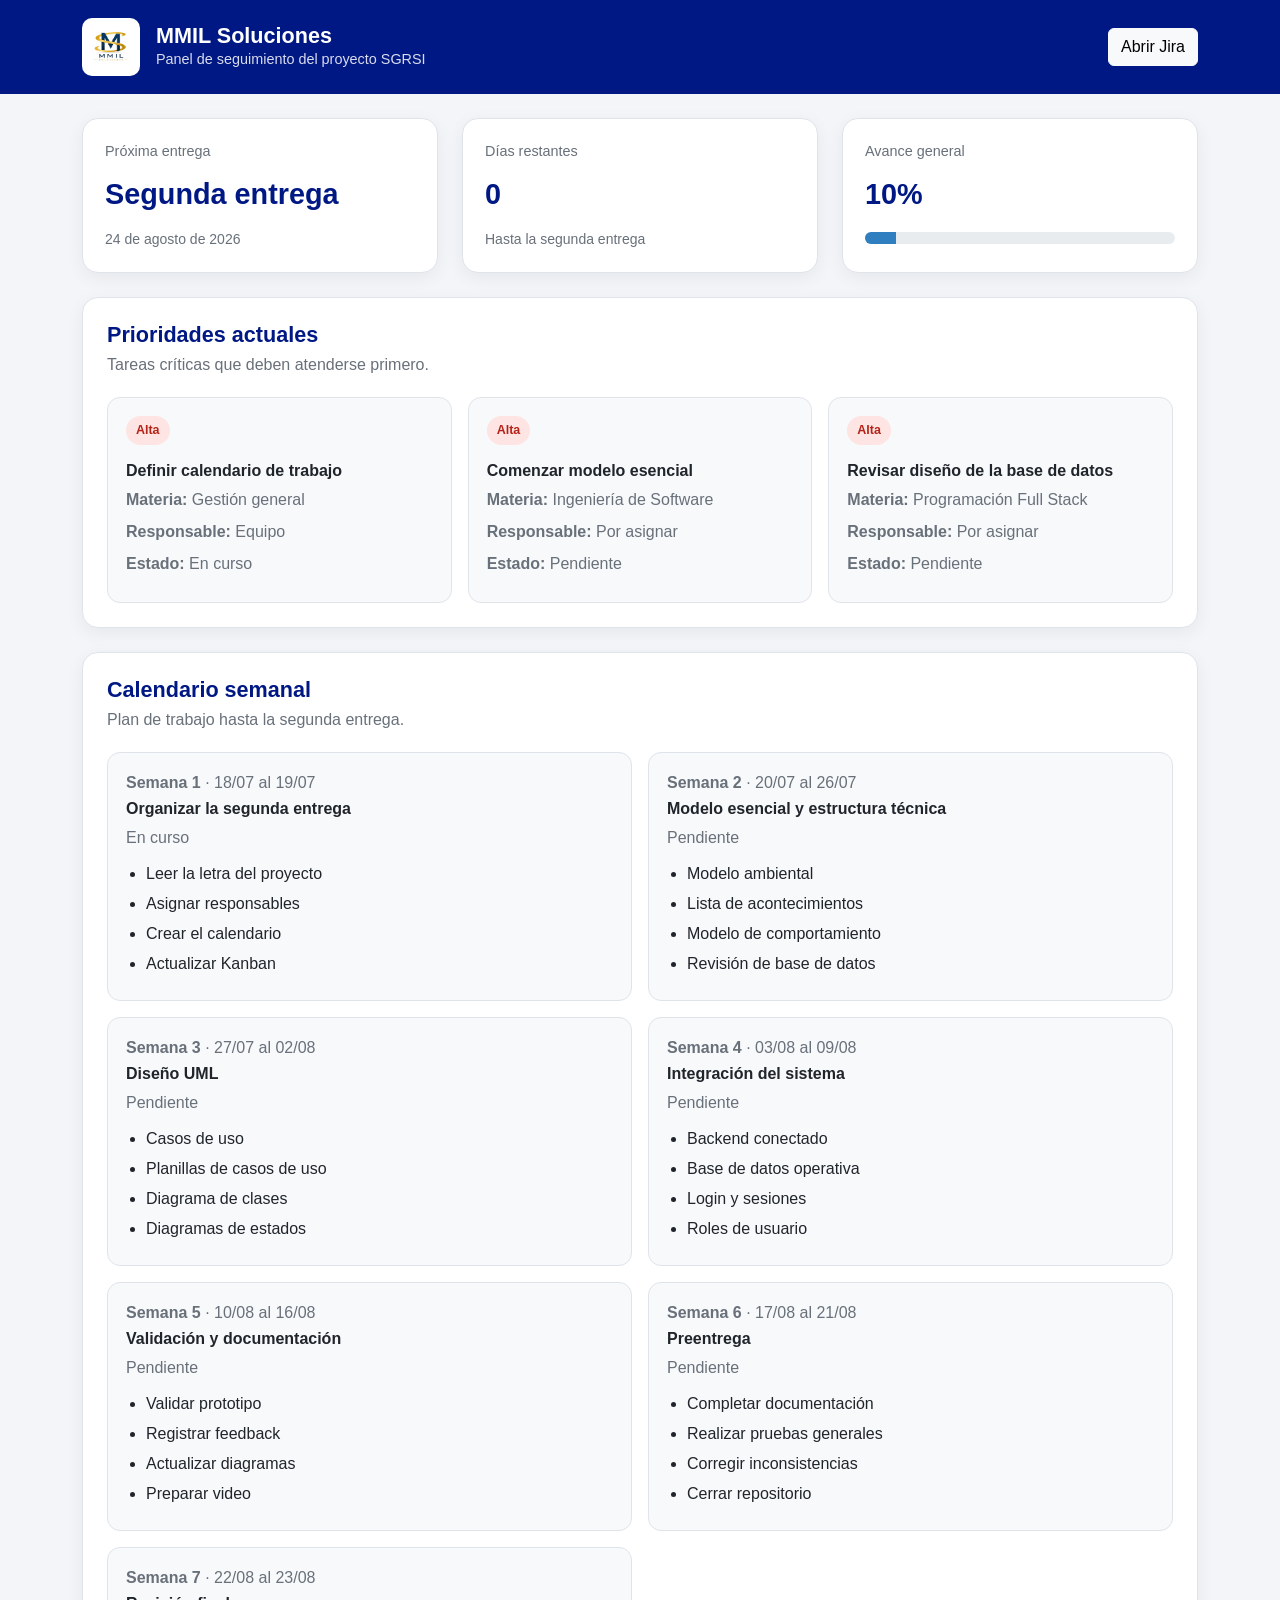
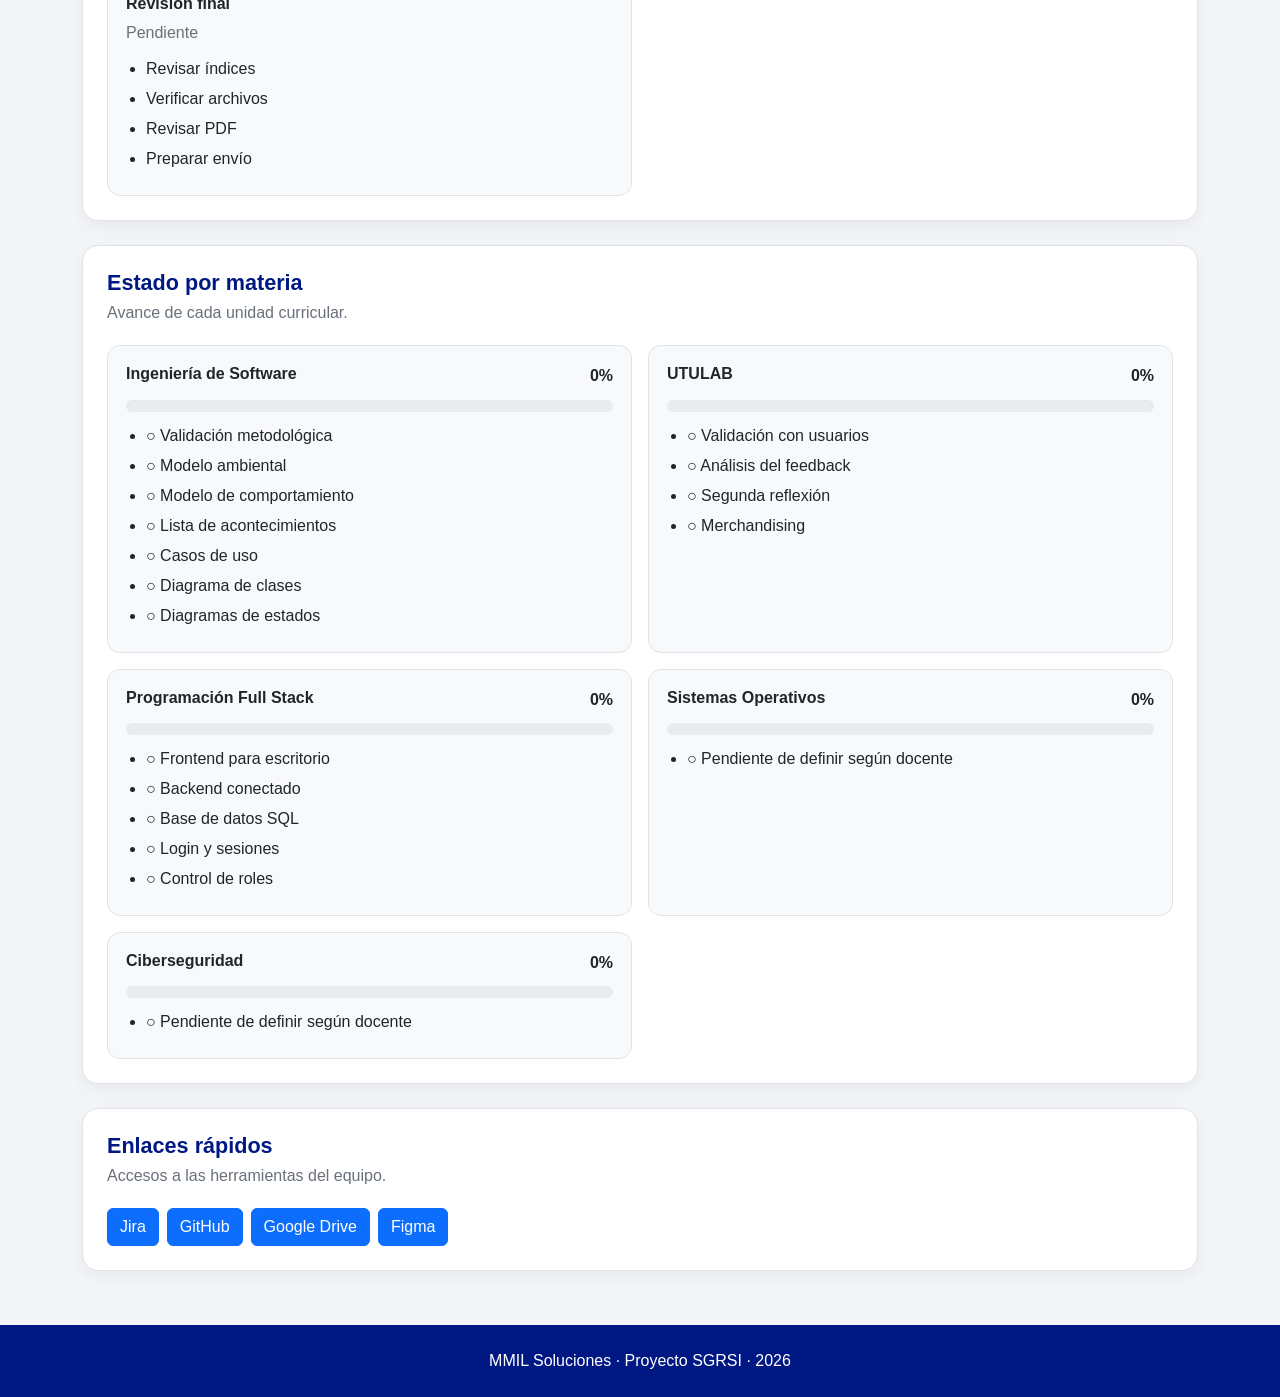
==== index.html @ 7212f15f "Actualizacion" ====
<!DOCTYPE html>
<html lang="es">
<head>
    <meta charset="UTF-8">

    <meta
        name="viewport"
        content="width=device-width, initial-scale=1.0"
    >

    <title>Portal MMIL Soluciones</title>

    <link
        href="https://cdn.jsdelivr.net/npm/bootstrap@5.3.3/dist/css/bootstrap.min.css"
        rel="stylesheet"
    >

    <link rel="stylesheet" href="./css/style.css">
</head>

<body>
    <header class="navbar-mmil">
        <div class="container d-flex align-items-center justify-content-between">
            <div class="d-flex align-items-center gap-3">
                <img
                    src="./img/logo-mmil.png"
                    alt="Logo de MMIL Soluciones"
                    class="logo-mmil"
                >

                <div>
                    <h1 class="m-0">MMIL Soluciones</h1>
                    <p class="m-0">Panel de seguimiento del proyecto SGRSI</p>
                </div>
            </div>

            <a
                id="enlaceJira"
                class="btn btn-light"
                href="#"
                target="_blank"
                rel="noopener noreferrer"
            >
                Abrir Jira
            </a>
        </div>
    </header>

    <main class="container py-4">
        <section class="row g-4 mb-4">
            <div class="col-12 col-md-4">
                <article class="tarjeta-resumen">
                    <span>Próxima entrega</span>
                    <strong id="nombreEntrega">Cargando...</strong>
                    <small id="fechaEntrega"></small>
                </article>
            </div>

            <div class="col-12 col-md-4">
                <article class="tarjeta-resumen">
                    <span>Días restantes</span>
                    <strong id="diasRestantes">--</strong>
                    <small>Hasta la segunda entrega</small>
                </article>
            </div>

            <div class="col-12 col-md-4">
                <article class="tarjeta-resumen">
                    <span>Avance general</span>
                    <strong id="avanceGeneral">0%</strong>

                    <div
                        class="progress mt-3"
                        role="progressbar"
                        aria-label="Avance general"
                    >
                        <div
                            id="barraAvanceGeneral"
                            class="progress-bar"
                            style="width: 0%"
                        ></div>
                    </div>
                </article>
            </div>
        </section>

        <section class="panel mb-4">
            <div class="titulo-seccion">
                <div>
                    <h2>Prioridades actuales</h2>
                    <p>Tareas críticas que deben atenderse primero.</p>
                </div>
            </div>

            <div id="listaPrioridades" class="row g-3"></div>
        </section>

        <section class="panel mb-4">
            <div class="titulo-seccion">
                <div>
                    <h2>Calendario semanal</h2>
                    <p>Plan de trabajo hasta la segunda entrega.</p>
                </div>
            </div>

            <div id="calendarioSemanal" class="row g-3"></div>
        </section>

        <section class="panel mb-4">
            <div class="titulo-seccion">
                <div>
                    <h2>Estado por materia</h2>
                    <p>Avance de cada unidad curricular.</p>
                </div>
            </div>

            <div id="materias" class="row g-3"></div>
        </section>

        <section class="panel">
            <div class="titulo-seccion">
                <div>
                    <h2>Enlaces rápidos</h2>
                    <p>Accesos a las herramientas del equipo.</p>
                </div>
            </div>

            <div id="enlacesRapidos" class="d-flex flex-wrap gap-2"></div>
        </section>
    </main>

    <footer class="footer-mmil">
        <div class="container">
            MMIL Soluciones · Proyecto SGRSI · 2026
        </div>
    </footer>

    <script src="./js/app.js"></script>
</body>
</html>
---- css/style.css ----
:root {
    --azul-principal: #001883;
    --azul-secundario: #2f7fc0;
    --fondo: #f3f5f9;
    --blanco: #ffffff;
    --texto: #20252b;
    --texto-suave: #68707a;
    --borde: #dfe4ea;
    --rojo: #b42318;
    --amarillo: #b7791f;
    --verde: #157347;
}

* {
    box-sizing: border-box;
}

body {
    margin: 0;
    background-color: var(--fondo);
    color: var(--texto);
    font-family: Arial, sans-serif;
}

.navbar-mmil {
    padding: 18px 0;
    background-color: var(--azul-principal);
    color: var(--blanco);
}

.navbar-mmil h1 {
    font-size: 1.35rem;
    font-weight: 700;
}

.navbar-mmil p {
    font-size: 0.9rem;
    opacity: 0.85;
}

.logo-mmil {
    width: 58px;
    height: 58px;
    object-fit: contain;
    border-radius: 10px;
    background-color: var(--blanco);
    padding: 5px;
}

.tarjeta-resumen,
.panel {
    background-color: var(--blanco);
    border: 1px solid var(--borde);
    border-radius: 16px;
    box-shadow: 0 5px 18px rgba(0, 0, 0, 0.06);
}

.tarjeta-resumen {
    min-height: 155px;
    padding: 22px;
    display: flex;
    flex-direction: column;
}

.tarjeta-resumen span {
    color: var(--texto-suave);
    font-size: 0.9rem;
}

.tarjeta-resumen strong {
    margin-top: 10px;
    font-size: 1.8rem;
    color: var(--azul-principal);
}

.tarjeta-resumen small {
    margin-top: auto;
    color: var(--texto-suave);
}

.panel {
    padding: 24px;
}

.titulo-seccion {
    display: flex;
    justify-content: space-between;
    gap: 20px;
    margin-bottom: 20px;
}

.titulo-seccion h2 {
    margin: 0;
    font-size: 1.35rem;
    font-weight: 700;
    color: var(--azul-principal);
}

.titulo-seccion p {
    margin: 5px 0 0;
    color: var(--texto-suave);
}

.progress {
    height: 12px;
}

.progress-bar {
    background-color: var(--azul-secundario);
}

.tarjeta-contenido {
    height: 100%;
    padding: 18px;
    background-color: #f8f9fb;
    border: 1px solid var(--borde);
    border-radius: 13px;
}

.tarjeta-contenido h3 {
    font-size: 1rem;
    font-weight: 700;
}

.tarjeta-contenido p {
    margin-bottom: 8px;
    color: var(--texto-suave);
}

.etiqueta {
    display: inline-block;
    padding: 5px 10px;
    border-radius: 999px;
    font-size: 0.78rem;
    font-weight: 700;
}

.prioridad-alta {
    color: var(--rojo);
    background-color: #fee4e2;
}

.prioridad-media {
    color: var(--amarillo);
    background-color: #fef0c7;
}

.prioridad-baja {
    color: var(--verde);
    background-color: #d1fadf;
}

.estado-finalizado {
    color: var(--verde);
}

.estado-en-curso {
    color: var(--amarillo);
}

.estado-pendiente {
    color: var(--texto-suave);
}

.lista-tareas {
    margin: 12px 0 0;
    padding-left: 20px;
}

.lista-tareas li {
    margin-bottom: 6px;
}

.footer-mmil {
    margin-top: 30px;
    padding: 24px 0;
    background-color: var(--azul-principal);
    color: var(--blanco);
    text-align: center;
}

@media (max-width: 768px) {
    .navbar-mmil .container {
        align-items: flex-start !important;
        flex-direction: column;
        gap: 15px;
    }

    .navbar-mmil h1 {
        font-size: 1.15rem;
    }

    .panel {
        padding: 18px;
    }
}
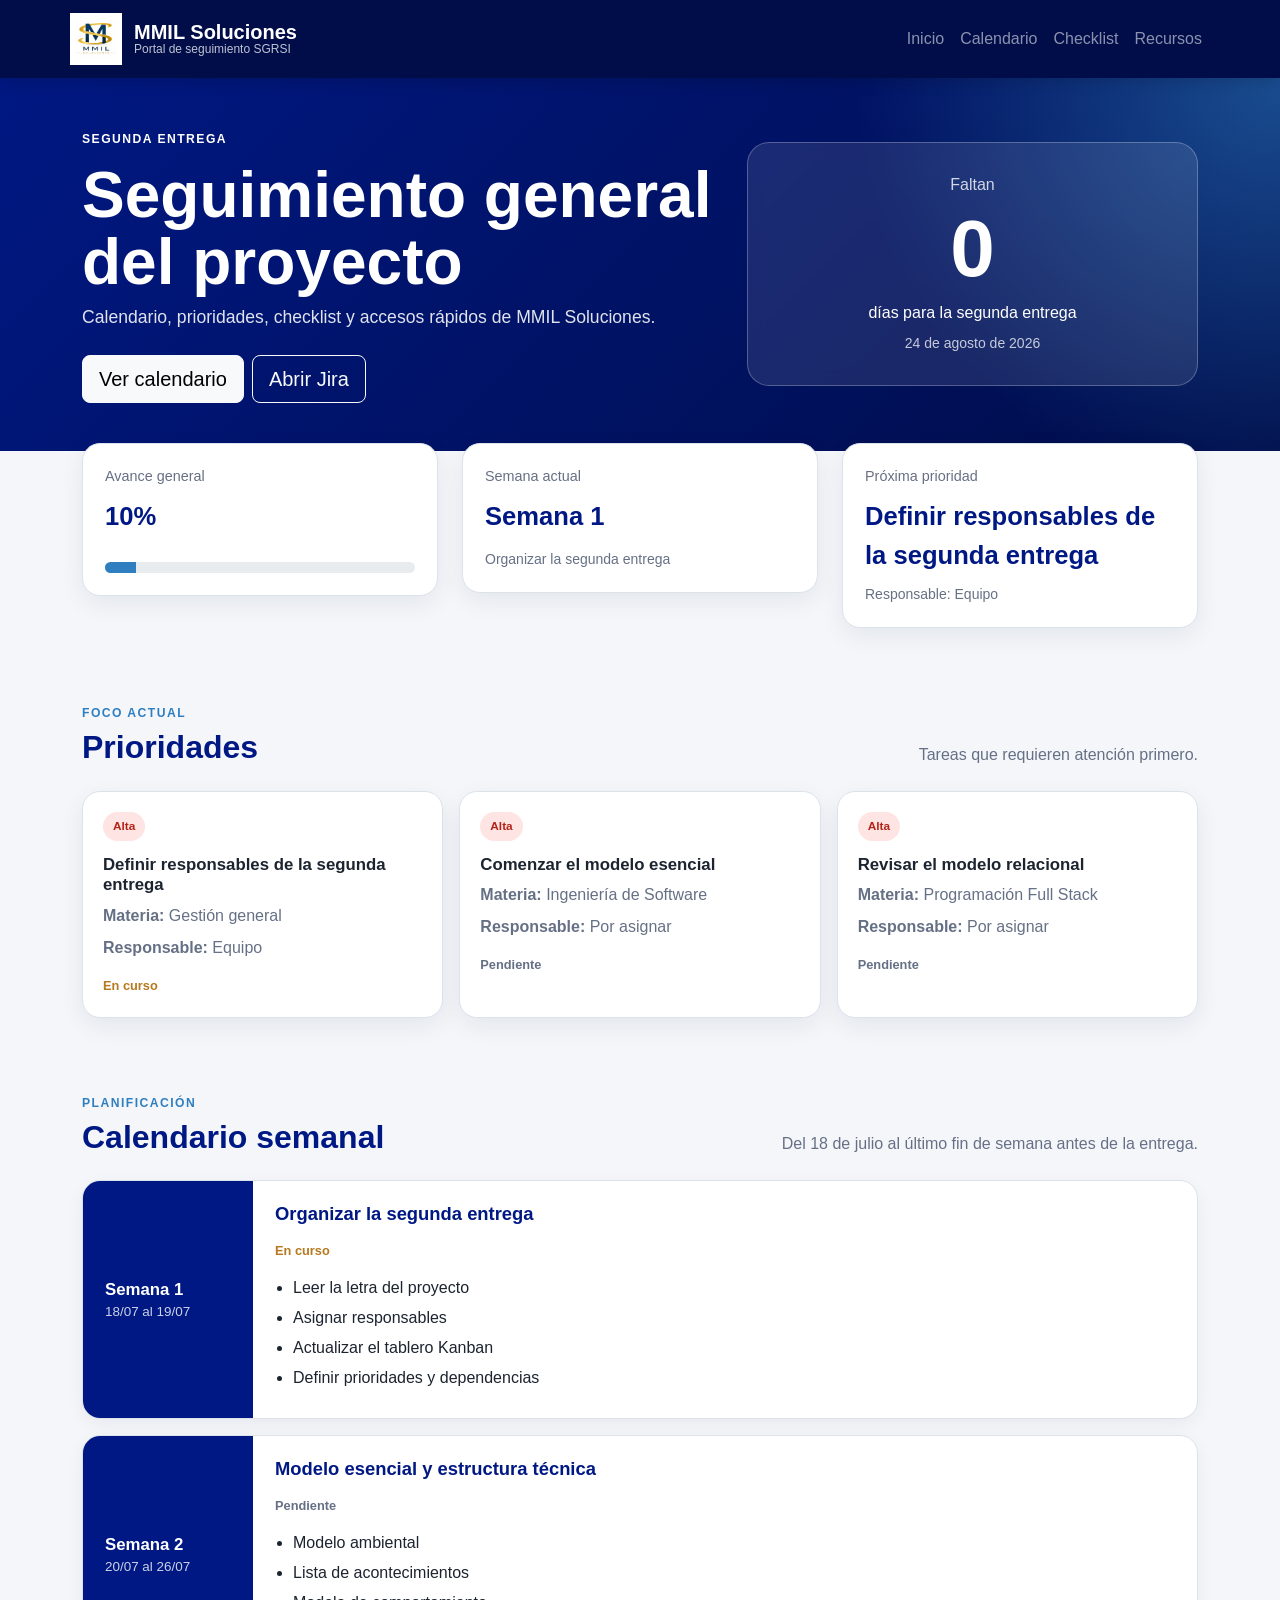
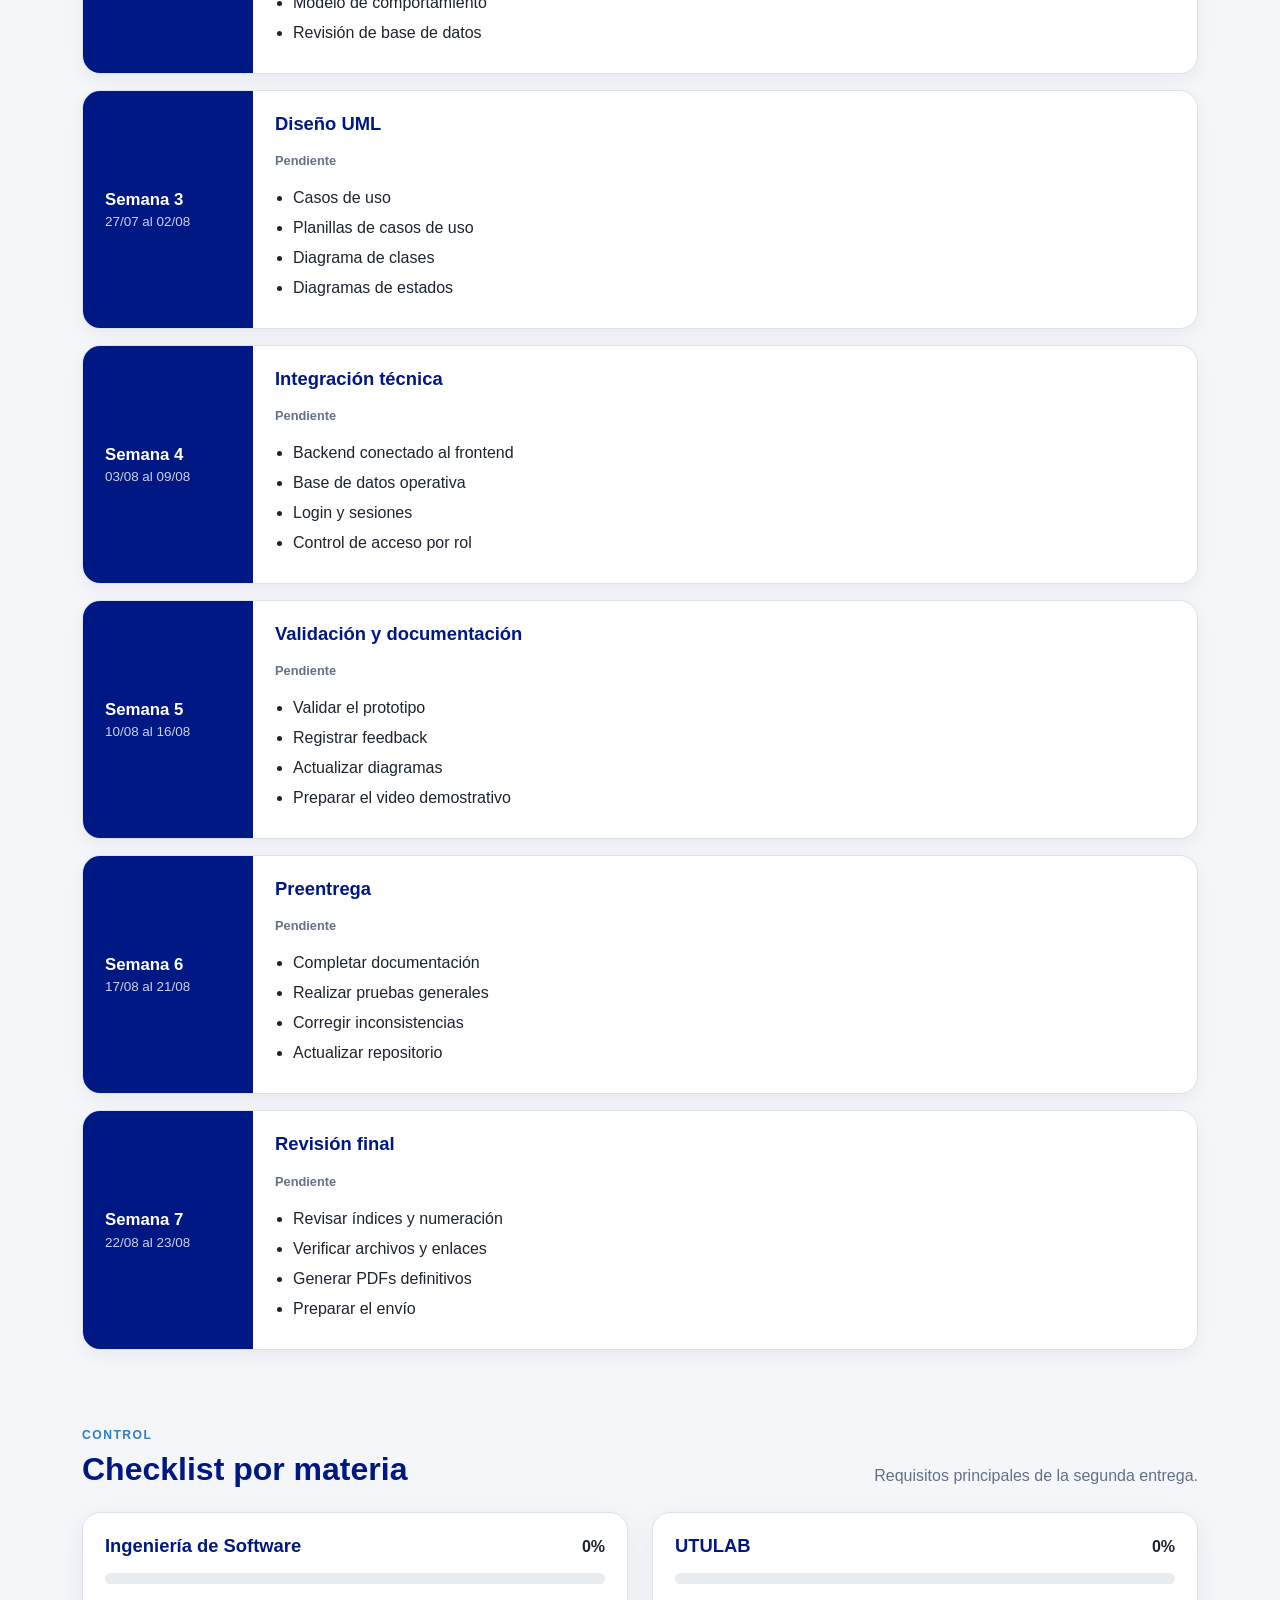
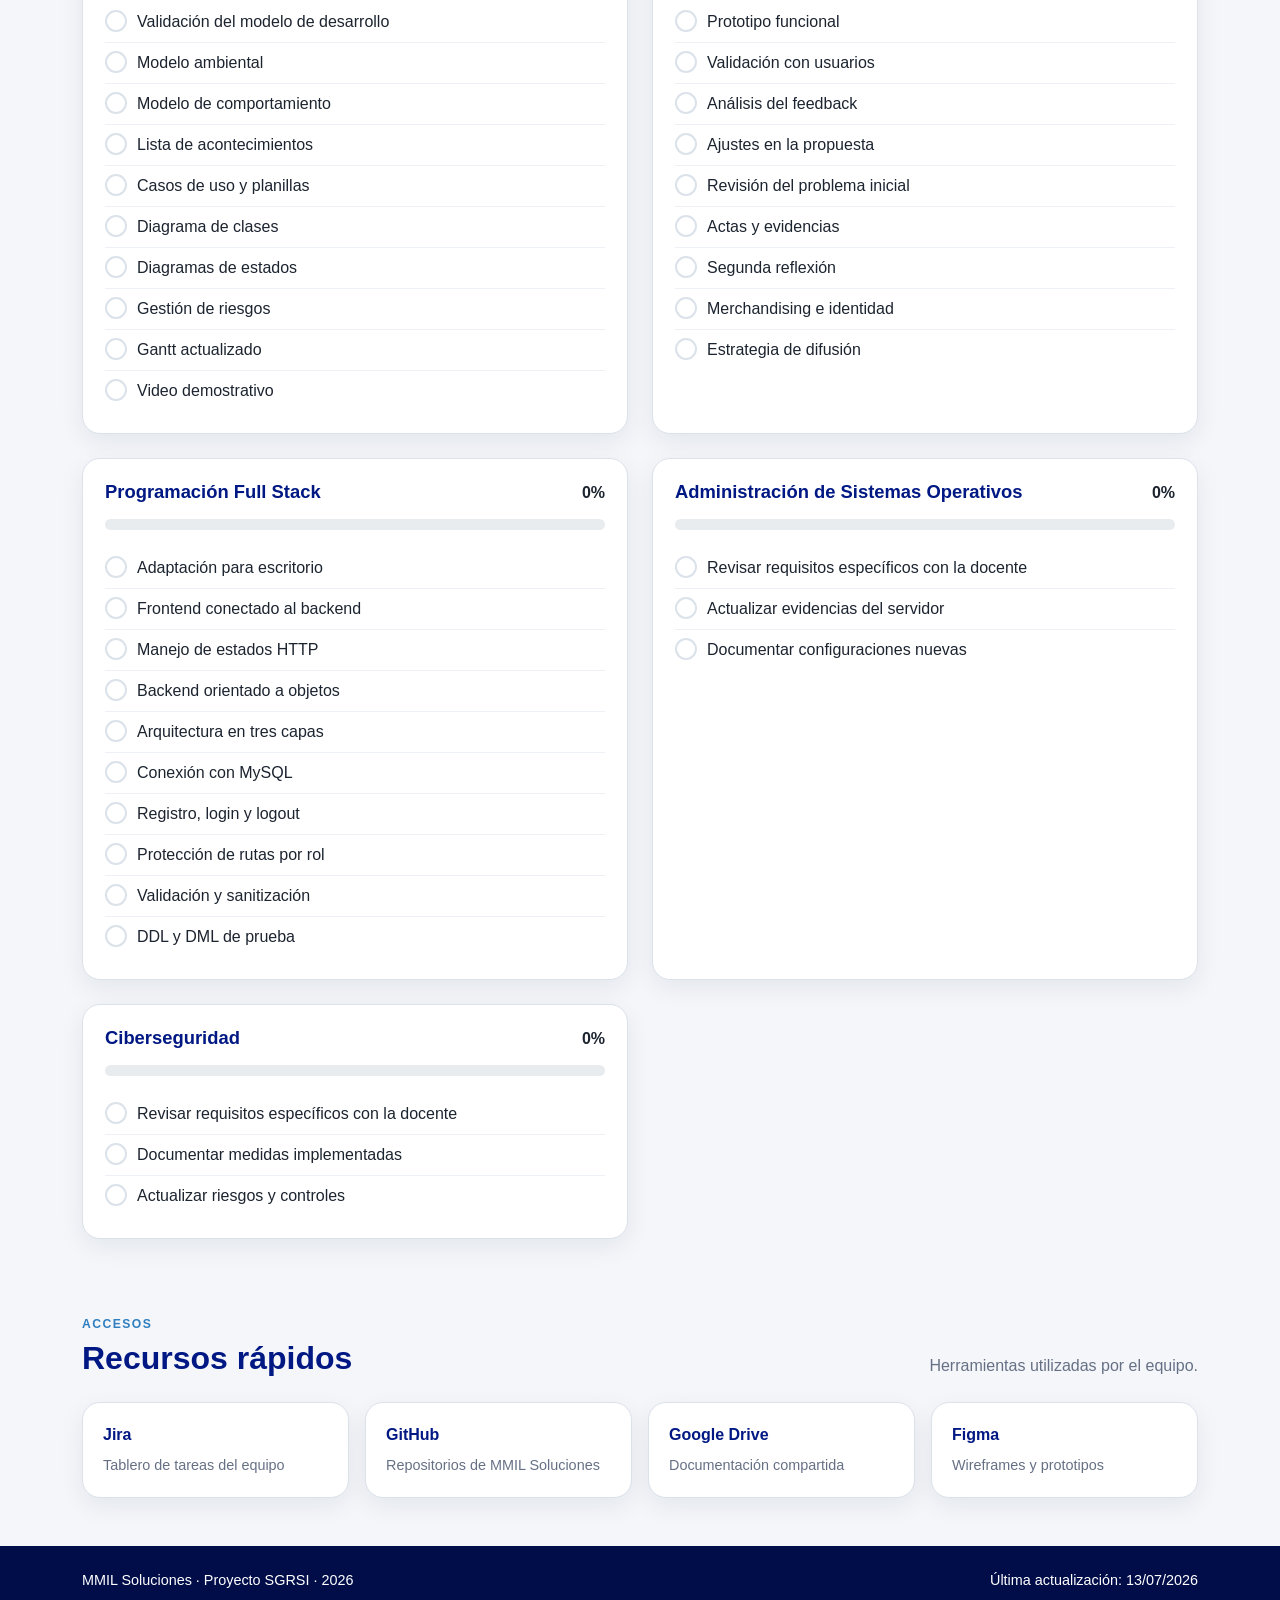
==== commit 4b84ba80: "Mejora de web" ====
--- a/index.html
+++ b/index.html
@@ -2,139 +2,175 @@
 <html lang="es">
 <head>
     <meta charset="UTF-8">
-
-    <meta
-        name="viewport"
-        content="width=device-width, initial-scale=1.0"
-    >
-
+    <meta name="viewport" content="width=device-width, initial-scale=1.0">
+    <meta name="description" content="Portal interno de seguimiento del proyecto SGRSI de MMIL Soluciones.">
     <title>Portal MMIL Soluciones</title>
 
     <link
         href="https://cdn.jsdelivr.net/npm/bootstrap@5.3.3/dist/css/bootstrap.min.css"
         rel="stylesheet"
     >
-
     <link rel="stylesheet" href="./css/style.css">
 </head>
 
 <body>
-    <header class="navbar-mmil">
-        <div class="container d-flex align-items-center justify-content-between">
-            <div class="d-flex align-items-center gap-3">
+    <header class="cabecera">
+        <nav class="container navbar navbar-expand-lg navbar-dark px-0">
+            <a class="navbar-brand marca" href="#inicio">
                 <img
                     src="./img/logo-mmil.png"
-                    alt="Logo de MMIL Soluciones"
+                    alt="Logo MMIL Soluciones"
                     class="logo-mmil"
                 >
 
-                <div>
-                    <h1 class="m-0">MMIL Soluciones</h1>
-                    <p class="m-0">Panel de seguimiento del proyecto SGRSI</p>
-                </div>
+                <span>
+                    <strong>MMIL Soluciones</strong>
+                    <small>Portal de seguimiento SGRSI</small>
+                </span>
+            </a>
+
+            <button
+                class="navbar-toggler"
+                type="button"
+                data-bs-toggle="collapse"
+                data-bs-target="#menuPrincipal"
+                aria-controls="menuPrincipal"
+                aria-expanded="false"
+                aria-label="Abrir menú"
+            >
+                <span class="navbar-toggler-icon"></span>
+            </button>
+
+            <div class="collapse navbar-collapse" id="menuPrincipal">
+                <ul class="navbar-nav ms-auto">
+                    <li class="nav-item"><a class="nav-link" href="#inicio">Inicio</a></li>
+                    <li class="nav-item"><a class="nav-link" href="#calendario">Calendario</a></li>
+                    <li class="nav-item"><a class="nav-link" href="#materias">Checklist</a></li>
+                    <li class="nav-item"><a class="nav-link" href="#recursos">Recursos</a></li>
+                </ul>
             </div>
-
-            <a
-                id="enlaceJira"
-                class="btn btn-light"
-                href="#"
-                target="_blank"
-                rel="noopener noreferrer"
-            >
-                Abrir Jira
-            </a>
-        </div>
+        </nav>
     </header>
 
-    <main class="container py-4">
-        <section class="row g-4 mb-4">
-            <div class="col-12 col-md-4">
-                <article class="tarjeta-resumen">
-                    <span>Próxima entrega</span>
-                    <strong id="nombreEntrega">Cargando...</strong>
-                    <small id="fechaEntrega"></small>
-                </article>
-            </div>
+    <main>
+        <section id="inicio" class="hero">
+            <div class="container py-5">
+                <div class="row align-items-center g-4">
+                    <div class="col-12 col-lg-7">
+                        <span class="etiqueta-superior">SEGUNDA ENTREGA</span>
+                        <h1>Seguimiento general del proyecto</h1>
+                        <p class="hero-texto">
+                            Calendario, prioridades, checklist y accesos rápidos de MMIL Soluciones.
+                        </p>
 
-            <div class="col-12 col-md-4">
-                <article class="tarjeta-resumen">
-                    <span>Días restantes</span>
-                    <strong id="diasRestantes">--</strong>
-                    <small>Hasta la segunda entrega</small>
-                </article>
-            </div>
+                        <div class="d-flex flex-wrap gap-2 mt-4">
+                            <a href="#calendario" class="btn btn-light btn-lg">Ver calendario</a>
+                            <a id="botonJiraHero" href="#" target="_blank" rel="noopener noreferrer"
+                               class="btn btn-outline-light btn-lg">
+                                Abrir Jira
+                            </a>
+                        </div>
+                    </div>
 
-            <div class="col-12 col-md-4">
-                <article class="tarjeta-resumen">
-                    <span>Avance general</span>
-                    <strong id="avanceGeneral">0%</strong>
-
-                    <div
-                        class="progress mt-3"
-                        role="progressbar"
-                        aria-label="Avance general"
-                    >
-                        <div
-                            id="barraAvanceGeneral"
-                            class="progress-bar"
-                            style="width: 0%"
-                        ></div>
+                    <div class="col-12 col-lg-5">
+                        <article class="cuenta-regresiva">
+                            <span>Faltan</span>
+                            <strong id="diasRestantes">--</strong>
+                            <p>días para la segunda entrega</p>
+                            <small id="fechaEntrega">Cargando fecha...</small>
+                        </article>
                     </div>
-                </article>
+                </div>
             </div>
         </section>
 
-        <section class="panel mb-4">
-            <div class="titulo-seccion">
+        <section class="container seccion-resumen">
+            <div class="row g-4">
+                <div class="col-12 col-md-4">
+                    <article class="tarjeta-resumen">
+                        <span>Avance general</span>
+                        <strong id="avanceGeneral">0%</strong>
+                        <div class="progress mt-3" role="progressbar" aria-label="Avance general">
+                            <div id="barraAvanceGeneral" class="progress-bar" style="width: 0%"></div>
+                        </div>
+                    </article>
+                </div>
+
+                <div class="col-12 col-md-4">
+                    <article class="tarjeta-resumen">
+                        <span>Semana actual</span>
+                        <strong id="semanaActual">Sin comenzar</strong>
+                        <small id="objetivoSemana">Esperando planificación</small>
+                    </article>
+                </div>
+
+                <div class="col-12 col-md-4">
+                    <article class="tarjeta-resumen">
+                        <span>Próxima prioridad</span>
+                        <strong id="proximaPrioridad">Cargando...</strong>
+                        <small id="responsablePrioridad"></small>
+                    </article>
+                </div>
+            </div>
+        </section>
+
+        <section id="prioridades" class="container seccion">
+            <div class="encabezado-seccion">
                 <div>
-                    <h2>Prioridades actuales</h2>
-                    <p>Tareas críticas que deben atenderse primero.</p>
+                    <span class="subtitulo">FOCO ACTUAL</span>
+                    <h2>Prioridades</h2>
                 </div>
+                <p>Tareas que requieren atención primero.</p>
             </div>
 
             <div id="listaPrioridades" class="row g-3"></div>
         </section>
 
-        <section class="panel mb-4">
-            <div class="titulo-seccion">
+        <section id="calendario" class="container seccion">
+            <div class="encabezado-seccion">
                 <div>
+                    <span class="subtitulo">PLANIFICACIÓN</span>
                     <h2>Calendario semanal</h2>
-                    <p>Plan de trabajo hasta la segunda entrega.</p>
                 </div>
+                <p>Del 18 de julio al último fin de semana antes de la entrega.</p>
             </div>
 
-            <div id="calendarioSemanal" class="row g-3"></div>
+            <div id="calendarioSemanal" class="timeline"></div>
         </section>
 
-        <section class="panel mb-4">
-            <div class="titulo-seccion">
+        <section id="materias" class="container seccion">
+            <div class="encabezado-seccion">
                 <div>
-                    <h2>Estado por materia</h2>
-                    <p>Avance de cada unidad curricular.</p>
+                    <span class="subtitulo">CONTROL</span>
+                    <h2>Checklist por materia</h2>
                 </div>
+                <p>Requisitos principales de la segunda entrega.</p>
             </div>
 
-            <div id="materias" class="row g-3"></div>
+            <div id="materiasGrid" class="row g-4"></div>
         </section>
 
-        <section class="panel">
-            <div class="titulo-seccion">
+        <section id="recursos" class="container seccion pb-5">
+            <div class="encabezado-seccion">
                 <div>
-                    <h2>Enlaces rápidos</h2>
-                    <p>Accesos a las herramientas del equipo.</p>
+                    <span class="subtitulo">ACCESOS</span>
+                    <h2>Recursos rápidos</h2>
                 </div>
+                <p>Herramientas utilizadas por el equipo.</p>
             </div>
 
-            <div id="enlacesRapidos" class="d-flex flex-wrap gap-2"></div>
+            <div id="enlacesRapidos" class="row g-3"></div>
         </section>
     </main>
 
-    <footer class="footer-mmil">
+    <footer class="footer">
         <div class="container">
-            MMIL Soluciones · Proyecto SGRSI · 2026
+            <span>MMIL Soluciones · Proyecto SGRSI · 2026</span>
+            <span id="ultimaActualizacion">Última actualización: --</span>
         </div>
     </footer>
 
+    <script src="https://cdn.jsdelivr.net/npm/bootstrap@5.3.3/dist/js/bootstrap.bundle.min.js"></script>
     <script src="./js/app.js"></script>
 </body>
-</html>+</html>
--- a/css/style.css
+++ b/css/style.css
@@ -1,76 +1,152 @@
 :root {
-    --azul-principal: #001883;
-    --azul-secundario: #2f7fc0;
-    --fondo: #f3f5f9;
+    --azul: #001883;
+    --azul-oscuro: #000d49;
+    --azul-claro: #2f7fc0;
+    --celeste: #eaf3ff;
+    --fondo: #f4f6fa;
     --blanco: #ffffff;
-    --texto: #20252b;
-    --texto-suave: #68707a;
-    --borde: #dfe4ea;
+    --texto: #1c2430;
+    --texto-suave: #667085;
+    --borde: #dbe2ea;
+    --verde: #198754;
+    --amarillo: #b7791f;
     --rojo: #b42318;
-    --amarillo: #b7791f;
-    --verde: #157347;
 }
 
 * {
     box-sizing: border-box;
 }
 
+html {
+    scroll-behavior: smooth;
+}
+
 body {
     margin: 0;
-    background-color: var(--fondo);
+    background: var(--fondo);
     color: var(--texto);
-    font-family: Arial, sans-serif;
-}
-
-.navbar-mmil {
-    padding: 18px 0;
-    background-color: var(--azul-principal);
+    font-family: Arial, Helvetica, sans-serif;
+}
+
+.cabecera {
+    background: var(--azul-oscuro);
+    position: sticky;
+    top: 0;
+    z-index: 1000;
+    box-shadow: 0 4px 15px rgba(0, 0, 0, 0.15);
+}
+
+.marca {
+    display: flex;
+    align-items: center;
+    gap: 12px;
+}
+
+.logo-mmil{
+    width: 52px;
+    height: 52px;
+    object-fit: contain;
+}
+
+.marca span:last-child {
+    display: flex;
+    flex-direction: column;
+    line-height: 1.1;
+}
+
+.marca small {
+    opacity: 0.75;
+    font-size: 0.75rem;
+}
+
+.hero {
+    background:
+        radial-gradient(circle at top right, rgba(47, 127, 192, 0.55), transparent 32%),
+        linear-gradient(135deg, var(--azul) 0%, var(--azul-oscuro) 100%);
     color: var(--blanco);
 }
 
-.navbar-mmil h1 {
-    font-size: 1.35rem;
-    font-weight: 700;
-}
-
-.navbar-mmil p {
+.hero h1 {
+    max-width: 720px;
+    font-size: clamp(2rem, 5vw, 4rem);
+    font-weight: 800;
+    line-height: 1.05;
+    margin-top: 12px;
+}
+
+.hero-texto {
+    max-width: 620px;
+    font-size: 1.1rem;
+    opacity: 0.88;
+}
+
+.etiqueta-superior,
+.subtitulo {
+    font-size: 0.76rem;
+    font-weight: 800;
+    letter-spacing: 0.12em;
+}
+
+.cuenta-regresiva {
+    padding: 30px;
+    border: 1px solid rgba(255, 255, 255, 0.25);
+    border-radius: 22px;
+    background: rgba(255, 255, 255, 0.1);
+    backdrop-filter: blur(8px);
+    text-align: center;
+}
+
+.cuenta-regresiva span {
+    opacity: 0.8;
+}
+
+.cuenta-regresiva strong {
+    display: block;
+    font-size: 5rem;
+    line-height: 1;
+    margin: 12px 0;
+}
+
+.cuenta-regresiva p {
+    margin-bottom: 6px;
+}
+
+.cuenta-regresiva small {
+    opacity: 0.75;
+}
+
+.seccion-resumen {
+    margin-top: -32px;
+    position: relative;
+    z-index: 2;
+}
+
+.tarjeta-resumen,
+.tarjeta,
+.materia,
+.recurso {
+    background: var(--blanco);
+    border: 1px solid var(--borde);
+    border-radius: 18px;
+    box-shadow: 0 8px 24px rgba(16, 24, 40, 0.07);
+}
+
+.tarjeta-resumen {
+    min-height: 150px;
+    padding: 22px;
+    display: flex;
+    flex-direction: column;
+}
+
+.tarjeta-resumen span {
+    color: var(--texto-suave);
     font-size: 0.9rem;
-    opacity: 0.85;
-}
-
-.logo-mmil {
-    width: 58px;
-    height: 58px;
-    object-fit: contain;
-    border-radius: 10px;
-    background-color: var(--blanco);
-    padding: 5px;
-}
-
-.tarjeta-resumen,
-.panel {
-    background-color: var(--blanco);
-    border: 1px solid var(--borde);
-    border-radius: 16px;
-    box-shadow: 0 5px 18px rgba(0, 0, 0, 0.06);
-}
-
-.tarjeta-resumen {
-    min-height: 155px;
-    padding: 22px;
-    display: flex;
-    flex-direction: column;
-}
-
-.tarjeta-resumen span {
-    color: var(--texto-suave);
-    font-size: 0.9rem;
 }
 
 .tarjeta-resumen strong {
-    margin-top: 10px;
-    font-size: 1.8rem;
-    color: var(--azul-principal);
+    color: var(--azul);
+    font-size: 1.6rem;
+    margin: 10px 0;
 }
 
 .tarjeta-resumen small {
@@ -78,76 +154,138 @@
     color: var(--texto-suave);
 }
 
-.panel {
-    padding: 24px;
-}
-
-.titulo-seccion {
+.progress {
+    height: 11px;
+}
+
+.progress-bar {
+    background: var(--azul-claro);
+}
+
+.seccion {
+    padding-top: 72px;
+}
+
+.encabezado-seccion {
     display: flex;
     justify-content: space-between;
     gap: 20px;
-    margin-bottom: 20px;
-}
-
-.titulo-seccion h2 {
+    align-items: end;
+    margin-bottom: 24px;
+}
+
+.encabezado-seccion h2 {
+    margin: 4px 0 0;
+    color: var(--azul);
+    font-size: 2rem;
+    font-weight: 800;
+}
+
+.encabezado-seccion p {
     margin: 0;
-    font-size: 1.35rem;
-    font-weight: 700;
-    color: var(--azul-principal);
-}
-
-.titulo-seccion p {
-    margin: 5px 0 0;
-    color: var(--texto-suave);
-}
-
-.progress {
-    height: 12px;
-}
-
-.progress-bar {
-    background-color: var(--azul-secundario);
-}
-
-.tarjeta-contenido {
+    color: var(--texto-suave);
+}
+
+.subtitulo {
+    color: var(--azul-claro);
+}
+
+.tarjeta {
     height: 100%;
-    padding: 18px;
-    background-color: #f8f9fb;
-    border: 1px solid var(--borde);
-    border-radius: 13px;
-}
-
-.tarjeta-contenido h3 {
-    font-size: 1rem;
-    font-weight: 700;
-}
-
-.tarjeta-contenido p {
+    padding: 20px;
+}
+
+.tarjeta h3 {
+    font-size: 1.05rem;
+    font-weight: 800;
+    margin-top: 14px;
+}
+
+.tarjeta p {
+    color: var(--texto-suave);
     margin-bottom: 8px;
-    color: var(--texto-suave);
-}
-
-.etiqueta {
+}
+
+.badge-prioridad {
     display: inline-block;
-    padding: 5px 10px;
+    padding: 6px 10px;
     border-radius: 999px;
-    font-size: 0.78rem;
-    font-weight: 700;
+    font-size: 0.74rem;
+    font-weight: 800;
 }
 
 .prioridad-alta {
     color: var(--rojo);
-    background-color: #fee4e2;
+    background: #fee4e2;
 }
 
 .prioridad-media {
     color: var(--amarillo);
-    background-color: #fef0c7;
+    background: #fef0c7;
 }
 
 .prioridad-baja {
     color: var(--verde);
-    background-color: #d1fadf;
+    background: #d1fadf;
+}
+
+.timeline {
+    display: grid;
+    gap: 16px;
+}
+
+.semana {
+    display: grid;
+    grid-template-columns: 170px 1fr;
+    overflow: hidden;
+    background: var(--blanco);
+    border: 1px solid var(--borde);
+    border-radius: 18px;
+    box-shadow: 0 6px 18px rgba(16, 24, 40, 0.05);
+}
+
+.semana-fecha {
+    padding: 22px;
+    background: var(--azul);
+    color: var(--blanco);
+    display: flex;
+    flex-direction: column;
+    justify-content: center;
+}
+
+.semana-fecha strong {
+    font-size: 1.05rem;
+}
+
+.semana-fecha span {
+    opacity: 0.8;
+    font-size: 0.84rem;
+}
+
+.semana-contenido {
+    padding: 22px;
+}
+
+.semana-contenido h3 {
+    font-size: 1.15rem;
+    color: var(--azul);
+    font-weight: 800;
+}
+
+.semana-contenido ul {
+    margin: 14px 0 0;
+    padding-left: 18px;
+}
+
+.semana-contenido li {
+    margin-bottom: 6px;
+}
+
+.estado {
+    display: inline-block;
+    font-size: 0.8rem;
+    font-weight: 800;
+    margin-top: 8px;
 }
 
 .estado-finalizado {
@@ -162,35 +300,113 @@
     color: var(--texto-suave);
 }
 
-.lista-tareas {
-    margin: 12px 0 0;
-    padding-left: 20px;
-}
-
-.lista-tareas li {
+.materia {
+    height: 100%;
+    padding: 22px;
+}
+
+.materia h3 {
+    color: var(--azul);
+    font-size: 1.15rem;
+    font-weight: 800;
+}
+
+.lista-check {
+    list-style: none;
+    padding: 0;
+    margin: 18px 0 0;
+}
+
+.lista-check li {
+    display: flex;
+    gap: 10px;
+    align-items: flex-start;
+    padding: 8px 0;
+    border-bottom: 1px solid #edf0f4;
+}
+
+.lista-check li:last-child {
+    border-bottom: 0;
+}
+
+.check-icono {
+    width: 22px;
+    height: 22px;
+    border-radius: 50%;
+    flex: 0 0 22px;
+    display: grid;
+    place-items: center;
+    font-size: 0.76rem;
+    font-weight: 800;
+    border: 2px solid var(--borde);
+    color: var(--texto-suave);
+}
+
+.completada .check-icono {
+    background: var(--verde);
+    border-color: var(--verde);
+    color: var(--blanco);
+}
+
+.completada .texto-tarea {
+    color: var(--texto-suave);
+    text-decoration: line-through;
+}
+
+.recurso {
+    height: 100%;
+    padding: 20px;
+    text-decoration: none;
+    color: inherit;
+    display: block;
+    transition: transform 0.18s ease, box-shadow 0.18s ease;
+}
+
+.recurso:hover {
+    transform: translateY(-3px);
+    box-shadow: 0 12px 28px rgba(16, 24, 40, 0.1);
+}
+
+.recurso strong {
+    display: block;
+    color: var(--azul);
     margin-bottom: 6px;
 }
 
-.footer-mmil {
-    margin-top: 30px;
+.recurso span {
+    color: var(--texto-suave);
+    font-size: 0.9rem;
+}
+
+.footer {
+    background: var(--azul-oscuro);
+    color: var(--blanco);
     padding: 24px 0;
-    background-color: var(--azul-principal);
-    color: var(--blanco);
-    text-align: center;
+}
+
+.footer .container {
+    display: flex;
+    justify-content: space-between;
+    gap: 20px;
+    flex-wrap: wrap;
+    font-size: 0.9rem;
 }
 
 @media (max-width: 768px) {
-    .navbar-mmil .container {
-        align-items: flex-start !important;
+    .encabezado-seccion {
+        align-items: flex-start;
         flex-direction: column;
-        gap: 15px;
     }
 
-    .navbar-mmil h1 {
-        font-size: 1.15rem;
+    .semana {
+        grid-template-columns: 1fr;
     }
 
-    .panel {
-        padding: 18px;
+    .semana-fecha {
+        min-height: 95px;
     }
-}+
+    .cuenta-regresiva strong {
+        font-size: 4rem;
+    }
+}
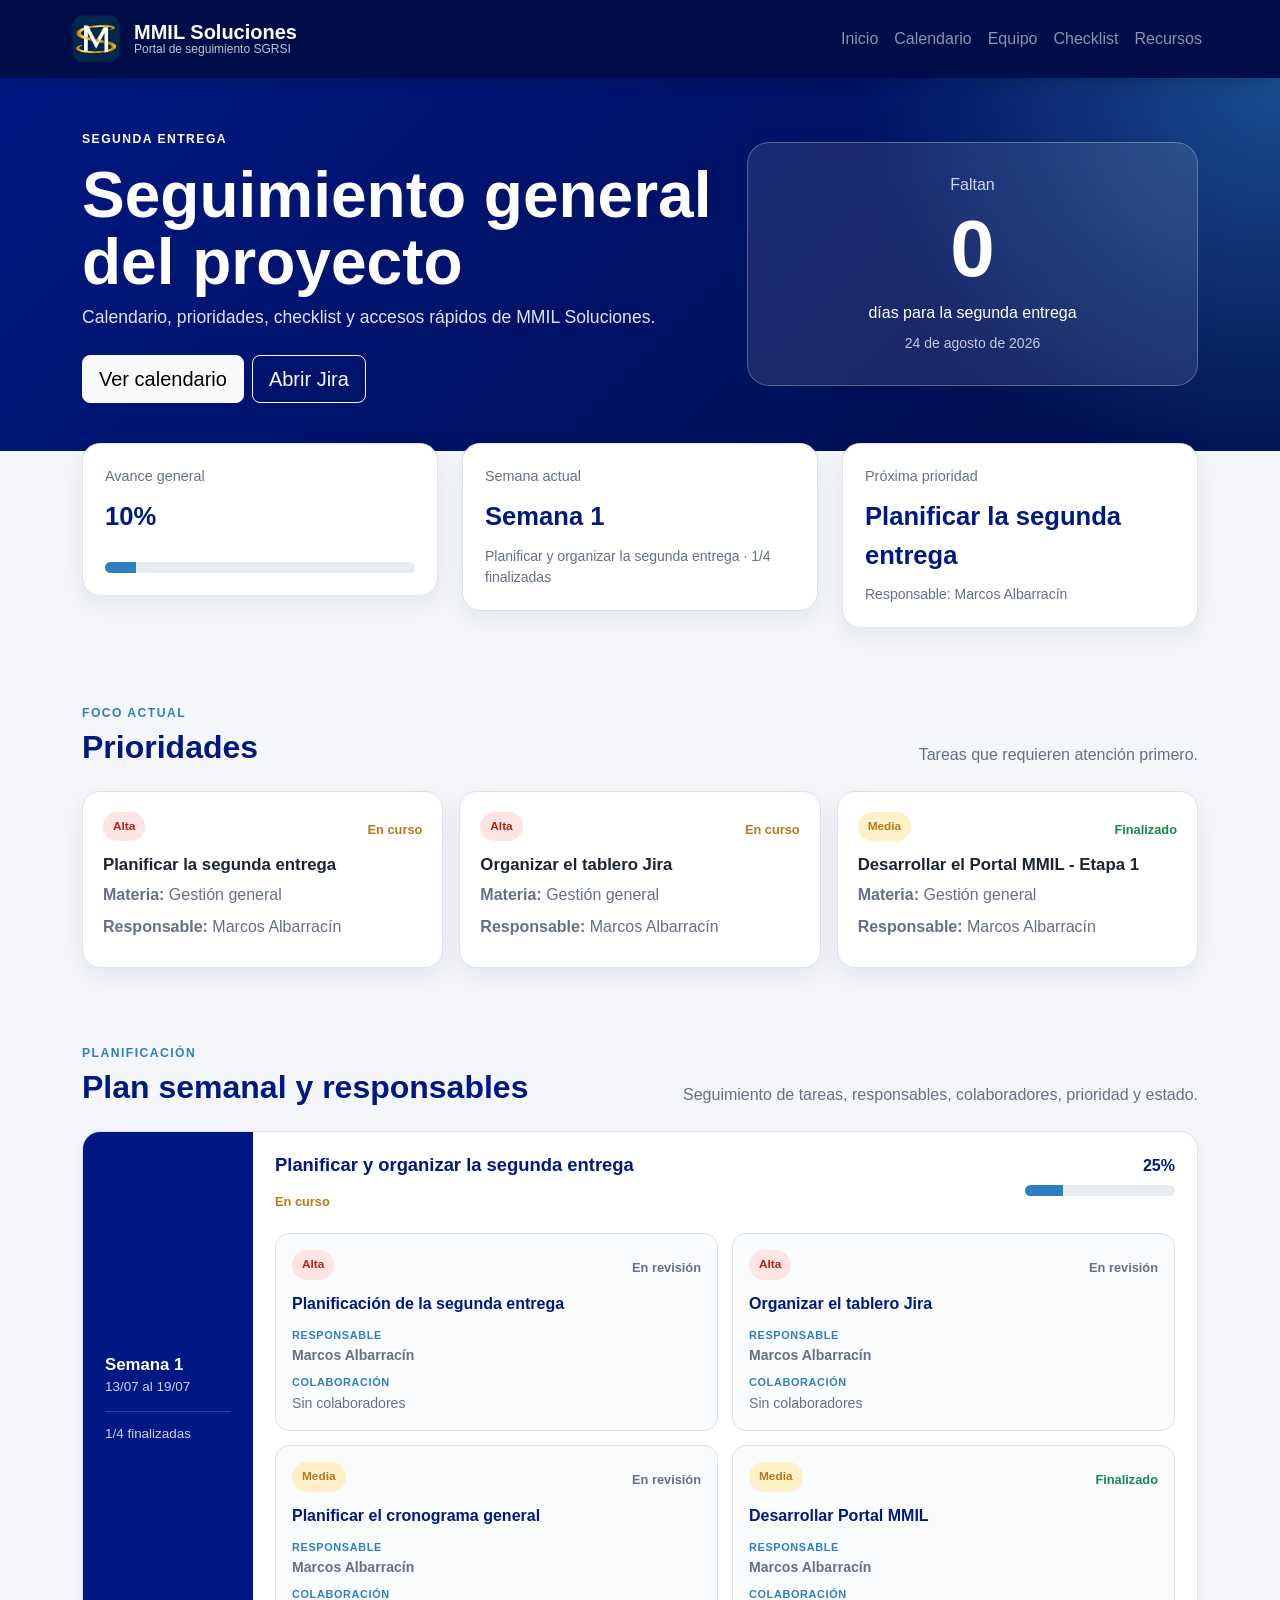
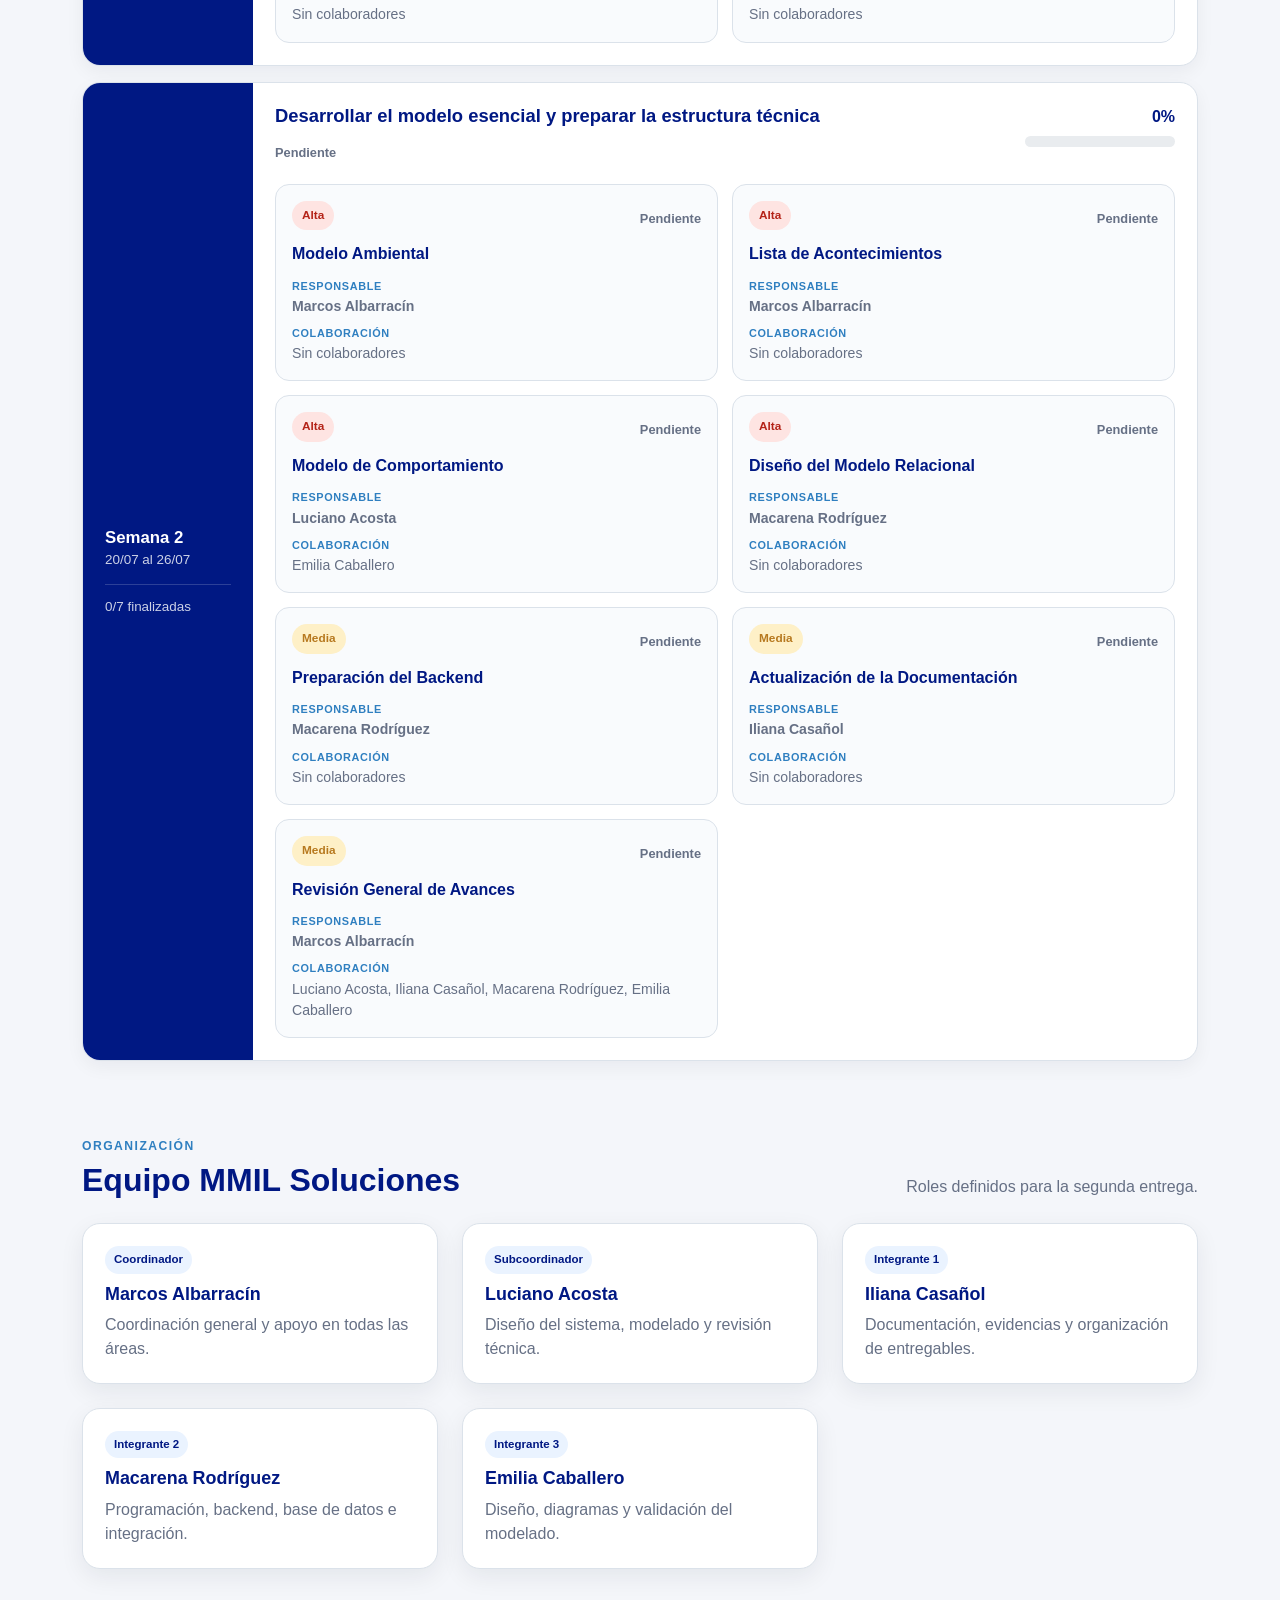
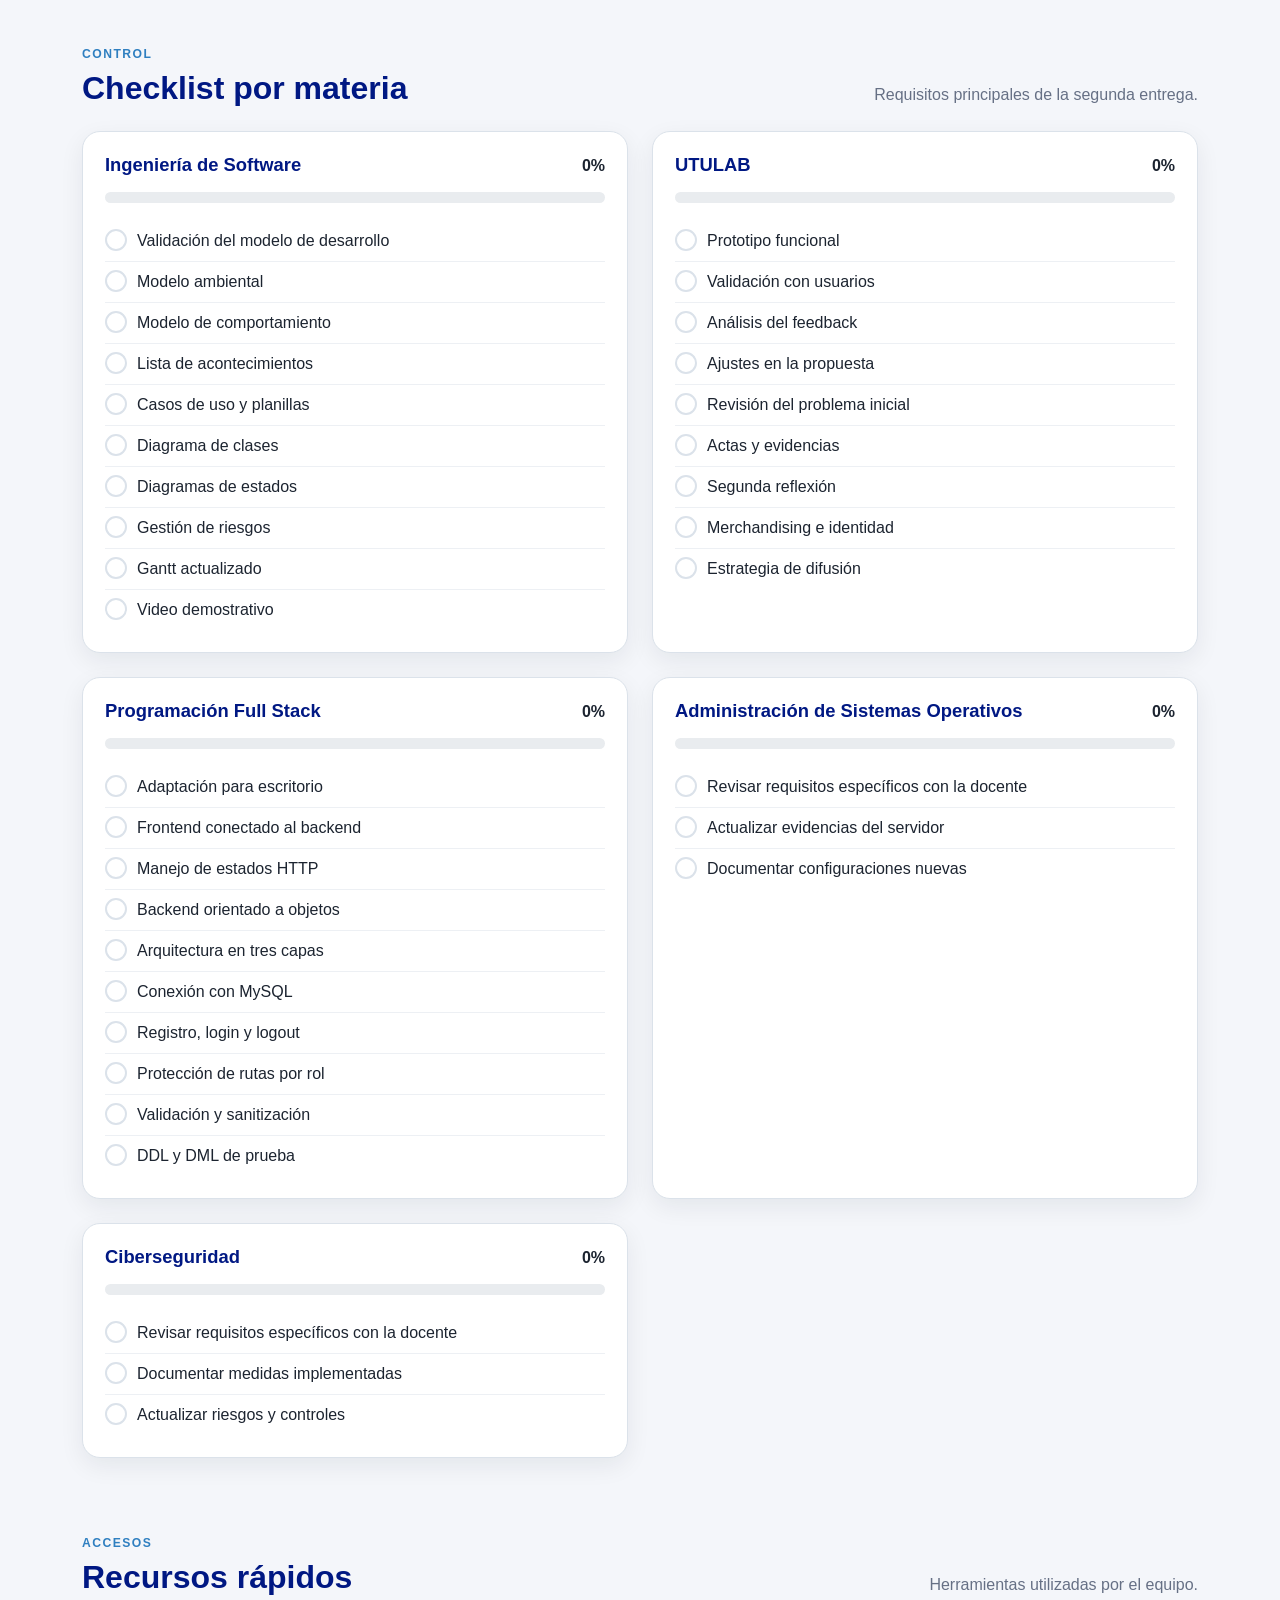
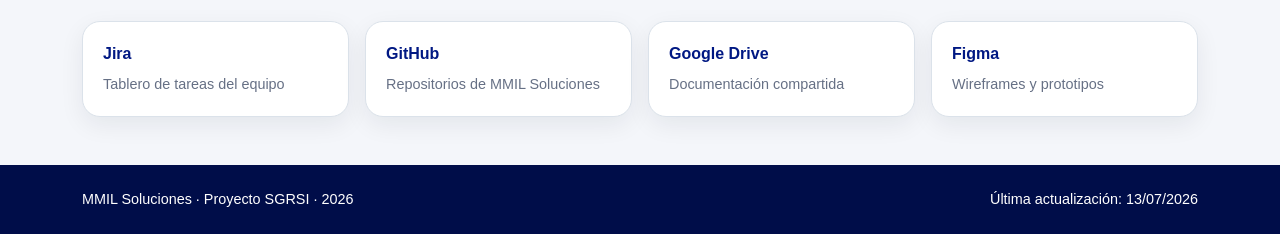
==== commit 4070ad4e: "Mejoras varias" ====
--- a/index.html
+++ b/index.html
@@ -18,7 +18,7 @@
         <nav class="container navbar navbar-expand-lg navbar-dark px-0">
             <a class="navbar-brand marca" href="#inicio">
                 <img
-                    src="./img/logo-mmil.png"
+                    src="./img/LogoAPP.webp"
                     alt="Logo MMIL Soluciones"
                     class="logo-mmil"
                 >
@@ -45,6 +45,7 @@
                 <ul class="navbar-nav ms-auto">
                     <li class="nav-item"><a class="nav-link" href="#inicio">Inicio</a></li>
                     <li class="nav-item"><a class="nav-link" href="#calendario">Calendario</a></li>
+                    <li class="nav-item"><a class="nav-link" href="#equipo">Equipo</a></li>
                     <li class="nav-item"><a class="nav-link" href="#materias">Checklist</a></li>
                     <li class="nav-item"><a class="nav-link" href="#recursos">Recursos</a></li>
                 </ul>
@@ -130,12 +131,25 @@
             <div class="encabezado-seccion">
                 <div>
                     <span class="subtitulo">PLANIFICACIÓN</span>
-                    <h2>Calendario semanal</h2>
+                    <h2>Plan semanal y responsables</h2>
                 </div>
-                <p>Del 18 de julio al último fin de semana antes de la entrega.</p>
+                <p>Seguimiento de tareas, responsables, colaboradores, prioridad y estado.</p>
             </div>
 
             <div id="calendarioSemanal" class="timeline"></div>
+        </section>
+
+
+        <section id="equipo" class="container seccion">
+            <div class="encabezado-seccion">
+                <div>
+                    <span class="subtitulo">ORGANIZACIÓN</span>
+                    <h2>Equipo MMIL Soluciones</h2>
+                </div>
+                <p>Roles definidos para la segunda entrega.</p>
+            </div>
+
+            <div id="equipoGrid" class="row g-4"></div>
         </section>
 
         <section id="materias" class="container seccion">
--- a/css/style.css
+++ b/css/style.css
@@ -410,3 +410,136 @@
         font-size: 4rem;
     }
 }
+
+
+/* SEGUIMIENTO SEMANAL POR RESPONSABLES */
+
+.contador-semana {
+    margin-top: 14px;
+    padding-top: 12px;
+    border-top: 1px solid rgba(255, 255, 255, 0.22);
+    font-size: 0.78rem;
+}
+
+.cabecera-semana {
+    display: flex;
+    justify-content: space-between;
+    align-items: flex-start;
+    gap: 24px;
+}
+
+.progreso-semana {
+    min-width: 150px;
+    text-align: right;
+}
+
+.progreso-semana strong {
+    color: var(--azul);
+}
+
+.progreso-semana .progress {
+    width: 150px;
+    margin-top: 7px;
+}
+
+.tareas-semana {
+    display: grid;
+    grid-template-columns: repeat(2, minmax(0, 1fr));
+    gap: 14px;
+    margin-top: 20px;
+}
+
+.tarea-semanal {
+    padding: 16px;
+    border: 1px solid var(--borde);
+    border-radius: 14px;
+    background: #f9fbfd;
+}
+
+.tarea-superior {
+    display: flex;
+    justify-content: space-between;
+    align-items: flex-start;
+    gap: 12px;
+}
+
+.tarea-semanal h4 {
+    margin: 14px 0;
+    color: var(--azul);
+    font-size: 1rem;
+    font-weight: 800;
+}
+
+.datos-tarea {
+    display: grid;
+    gap: 8px;
+}
+
+.datos-tarea p {
+    margin: 0;
+    display: flex;
+    flex-direction: column;
+    gap: 2px;
+    color: var(--texto-suave);
+    font-size: 0.88rem;
+}
+
+.dato-etiqueta {
+    color: var(--azul-claro);
+    font-size: 0.68rem;
+    font-weight: 800;
+    letter-spacing: 0.06em;
+    text-transform: uppercase;
+}
+
+.miembro {
+    height: 100%;
+    padding: 22px;
+    background: var(--blanco);
+    border: 1px solid var(--borde);
+    border-radius: 18px;
+    box-shadow: 0 8px 24px rgba(16, 24, 40, 0.07);
+}
+
+.miembro h3 {
+    margin: 10px 0 8px;
+    color: var(--azul);
+    font-size: 1.12rem;
+    font-weight: 800;
+}
+
+.miembro p {
+    margin: 0;
+    color: var(--texto-suave);
+}
+
+.rol-equipo {
+    display: inline-block;
+    padding: 5px 9px;
+    border-radius: 999px;
+    background: var(--celeste);
+    color: var(--azul);
+    font-size: 0.72rem;
+    font-weight: 800;
+}
+
+@media (max-width: 992px) {
+    .tareas-semana {
+        grid-template-columns: 1fr;
+    }
+}
+
+@media (max-width: 768px) {
+    .cabecera-semana {
+        flex-direction: column;
+    }
+
+    .progreso-semana {
+        width: 100%;
+        text-align: left;
+    }
+
+    .progreso-semana .progress {
+        width: 100%;
+    }
+}
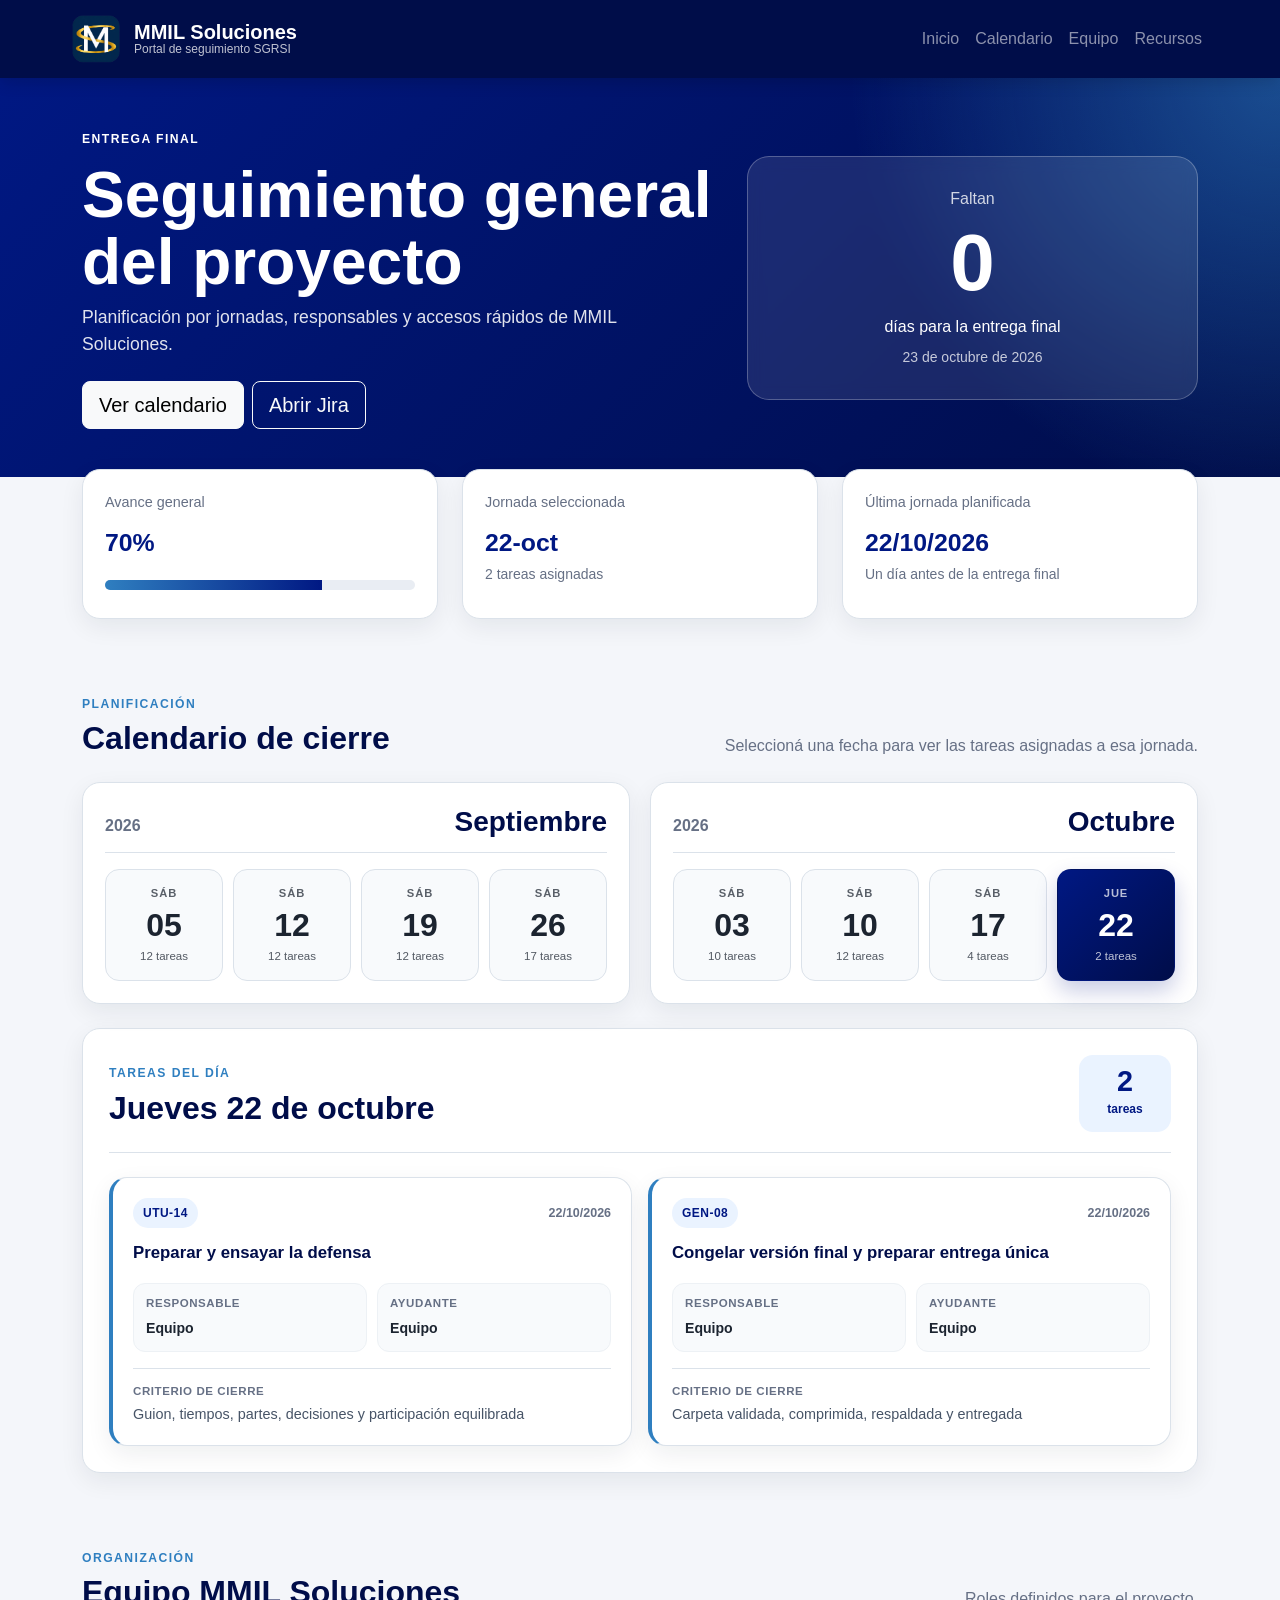
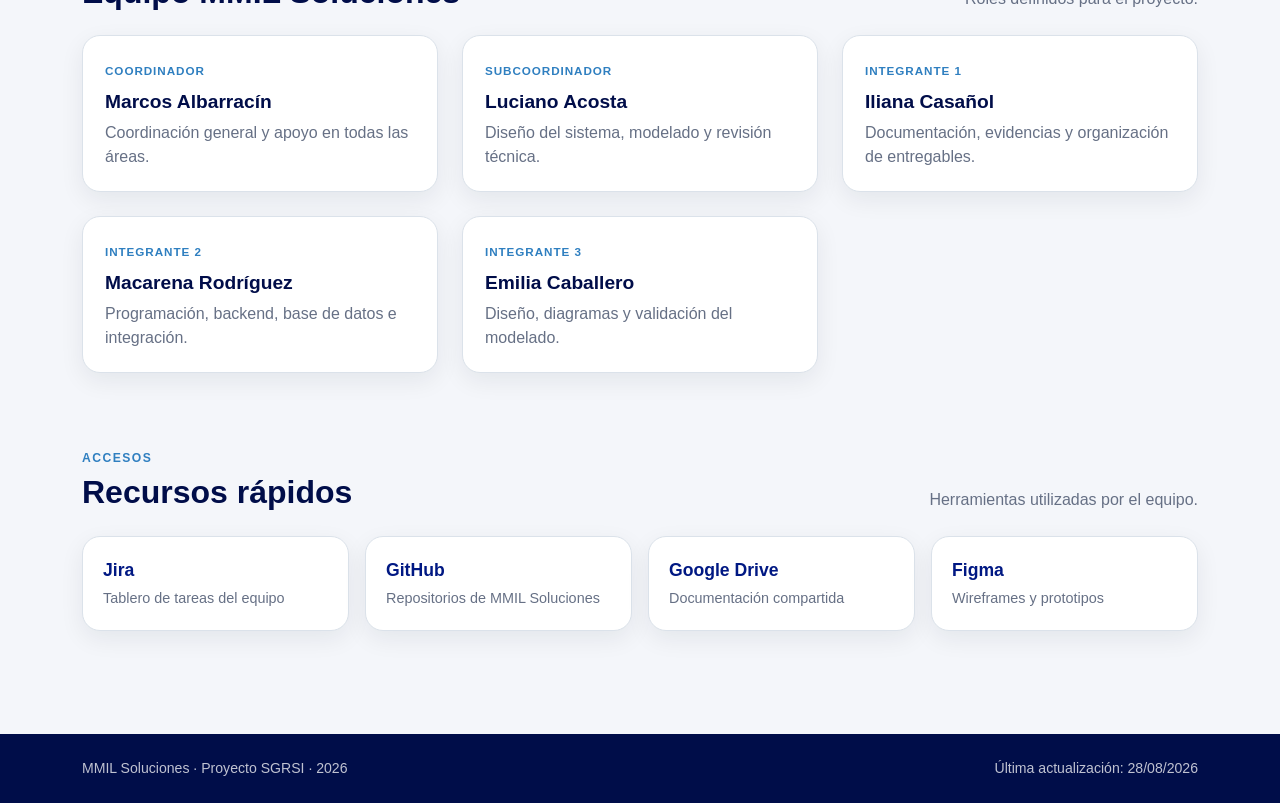
==== commit a889d28a: "Actualización del portal Actulizacion del portal enfocado a la ultima entrega del SGRSI" ====
--- a/index.html
+++ b/index.html
@@ -5,48 +5,24 @@
     <meta name="viewport" content="width=device-width, initial-scale=1.0">
     <meta name="description" content="Portal interno de seguimiento del proyecto SGRSI de MMIL Soluciones.">
     <title>Portal MMIL Soluciones</title>
-
-    <link
-        href="https://cdn.jsdelivr.net/npm/bootstrap@5.3.3/dist/css/bootstrap.min.css"
-        rel="stylesheet"
-    >
+    <link href="https://cdn.jsdelivr.net/npm/bootstrap@5.3.3/dist/css/bootstrap.min.css" rel="stylesheet">
     <link rel="stylesheet" href="./css/style.css">
 </head>
-
 <body>
     <header class="cabecera">
         <nav class="container navbar navbar-expand-lg navbar-dark px-0">
             <a class="navbar-brand marca" href="#inicio">
-                <img
-                    src="./img/LogoAPP.webp"
-                    alt="Logo MMIL Soluciones"
-                    class="logo-mmil"
-                >
-
-                <span>
-                    <strong>MMIL Soluciones</strong>
-                    <small>Portal de seguimiento SGRSI</small>
-                </span>
+                <img src="./img/LogoAPP.webp" alt="Logo MMIL Soluciones" class="logo-mmil">
+                <span><strong>MMIL Soluciones</strong><small>Portal de seguimiento SGRSI</small></span>
             </a>
-
-            <button
-                class="navbar-toggler"
-                type="button"
-                data-bs-toggle="collapse"
-                data-bs-target="#menuPrincipal"
-                aria-controls="menuPrincipal"
-                aria-expanded="false"
-                aria-label="Abrir menú"
-            >
+            <button class="navbar-toggler" type="button" data-bs-toggle="collapse" data-bs-target="#menuPrincipal" aria-controls="menuPrincipal" aria-expanded="false" aria-label="Abrir menú">
                 <span class="navbar-toggler-icon"></span>
             </button>
-
             <div class="collapse navbar-collapse" id="menuPrincipal">
                 <ul class="navbar-nav ms-auto">
                     <li class="nav-item"><a class="nav-link" href="#inicio">Inicio</a></li>
                     <li class="nav-item"><a class="nav-link" href="#calendario">Calendario</a></li>
                     <li class="nav-item"><a class="nav-link" href="#equipo">Equipo</a></li>
-                    <li class="nav-item"><a class="nav-link" href="#materias">Checklist</a></li>
                     <li class="nav-item"><a class="nav-link" href="#recursos">Recursos</a></li>
                 </ul>
             </div>
@@ -58,26 +34,19 @@
             <div class="container py-5">
                 <div class="row align-items-center g-4">
                     <div class="col-12 col-lg-7">
-                        <span class="etiqueta-superior">SEGUNDA ENTREGA</span>
+                        <span class="etiqueta-superior">ENTREGA FINAL</span>
                         <h1>Seguimiento general del proyecto</h1>
-                        <p class="hero-texto">
-                            Calendario, prioridades, checklist y accesos rápidos de MMIL Soluciones.
-                        </p>
-
+                        <p class="hero-texto">Planificación por jornadas, responsables y accesos rápidos de MMIL Soluciones.</p>
                         <div class="d-flex flex-wrap gap-2 mt-4">
                             <a href="#calendario" class="btn btn-light btn-lg">Ver calendario</a>
-                            <a id="botonJiraHero" href="#" target="_blank" rel="noopener noreferrer"
-                               class="btn btn-outline-light btn-lg">
-                                Abrir Jira
-                            </a>
+                            <a id="botonJiraHero" href="#" target="_blank" rel="noopener noreferrer" class="btn btn-outline-light btn-lg">Abrir Jira</a>
                         </div>
                     </div>
-
                     <div class="col-12 col-lg-5">
                         <article class="cuenta-regresiva">
                             <span>Faltan</span>
                             <strong id="diasRestantes">--</strong>
-                            <p>días para la segunda entrega</p>
+                            <p>días para la entrega final</p>
                             <small id="fechaEntrega">Cargando fecha...</small>
                         </article>
                     </div>
@@ -96,92 +65,74 @@
                         </div>
                     </article>
                 </div>
-
                 <div class="col-12 col-md-4">
                     <article class="tarjeta-resumen">
-                        <span>Semana actual</span>
-                        <strong id="semanaActual">Sin comenzar</strong>
-                        <small id="objetivoSemana">Esperando planificación</small>
+                        <span>Jornada seleccionada</span>
+                        <strong id="jornadaActual">Cargando...</strong>
+                        <small id="cantidadTareas">-- tareas asignadas</small>
                     </article>
                 </div>
-
                 <div class="col-12 col-md-4">
                     <article class="tarjeta-resumen">
-                        <span>Próxima prioridad</span>
-                        <strong id="proximaPrioridad">Cargando...</strong>
-                        <small id="responsablePrioridad"></small>
+                        <span>Última jornada planificada</span>
+                        <strong>22/10/2026</strong>
+                        <small>Un día antes de la entrega final</small>
                     </article>
                 </div>
             </div>
-        </section>
-
-        <section id="prioridades" class="container seccion">
-            <div class="encabezado-seccion">
-                <div>
-                    <span class="subtitulo">FOCO ACTUAL</span>
-                    <h2>Prioridades</h2>
-                </div>
-                <p>Tareas que requieren atención primero.</p>
-            </div>
-
-            <div id="listaPrioridades" class="row g-3"></div>
         </section>
 
         <section id="calendario" class="container seccion">
             <div class="encabezado-seccion">
                 <div>
                     <span class="subtitulo">PLANIFICACIÓN</span>
-                    <h2>Plan semanal y responsables</h2>
+                    <h2>Calendario de cierre</h2>
                 </div>
-                <p>Seguimiento de tareas, responsables, colaboradores, prioridad y estado.</p>
+                <p>Seleccioná una fecha para ver las tareas asignadas a esa jornada.</p>
             </div>
 
-            <div id="calendarioSemanal" class="timeline"></div>
+            <div class="calendarios-grid">
+                <article class="mes-panel">
+                    <div class="mes-cabecera"><span>2026</span><h3>Septiembre</h3></div>
+                    <div id="fechasSeptiembre" class="fechas-grid"></div>
+                </article>
+                <article class="mes-panel">
+                    <div class="mes-cabecera"><span>2026</span><h3>Octubre</h3></div>
+                    <div id="fechasOctubre" class="fechas-grid"></div>
+                </article>
+            </div>
+
+            <article class="panel-jornada mt-4">
+                <div class="panel-jornada-cabecera">
+                    <div>
+                        <span class="subtitulo">TAREAS DEL DÍA</span>
+                        <h2 id="tituloJornada">Cargando jornada...</h2>
+                    </div>
+                    <div class="contador-tareas"><strong id="contadorTareasPanel">0</strong><span>tareas</span></div>
+                </div>
+                <div id="tareasJornada" class="row g-3"></div>
+            </article>
         </section>
-
 
         <section id="equipo" class="container seccion">
             <div class="encabezado-seccion">
-                <div>
-                    <span class="subtitulo">ORGANIZACIÓN</span>
-                    <h2>Equipo MMIL Soluciones</h2>
-                </div>
-                <p>Roles definidos para la segunda entrega.</p>
+                <div><span class="subtitulo">ORGANIZACIÓN</span><h2>Equipo MMIL Soluciones</h2></div>
+                <p>Roles definidos para el proyecto.</p>
             </div>
-
             <div id="equipoGrid" class="row g-4"></div>
-        </section>
-
-        <section id="materias" class="container seccion">
-            <div class="encabezado-seccion">
-                <div>
-                    <span class="subtitulo">CONTROL</span>
-                    <h2>Checklist por materia</h2>
-                </div>
-                <p>Requisitos principales de la segunda entrega.</p>
-            </div>
-
-            <div id="materiasGrid" class="row g-4"></div>
         </section>
 
         <section id="recursos" class="container seccion pb-5">
             <div class="encabezado-seccion">
-                <div>
-                    <span class="subtitulo">ACCESOS</span>
-                    <h2>Recursos rápidos</h2>
-                </div>
+                <div><span class="subtitulo">ACCESOS</span><h2>Recursos rápidos</h2></div>
                 <p>Herramientas utilizadas por el equipo.</p>
             </div>
-
             <div id="enlacesRapidos" class="row g-3"></div>
         </section>
     </main>
 
     <footer class="footer">
-        <div class="container">
-            <span>MMIL Soluciones · Proyecto SGRSI · 2026</span>
-            <span id="ultimaActualizacion">Última actualización: --</span>
-        </div>
+        <div class="container"><span>MMIL Soluciones · Proyecto SGRSI · 2026</span><span id="ultimaActualizacion">Última actualización: --</span></div>
     </footer>
 
     <script src="https://cdn.jsdelivr.net/npm/bootstrap@5.3.3/dist/js/bootstrap.bundle.min.js"></script>
--- a/css/style.css
+++ b/css/style.css
@@ -8,538 +8,104 @@
     --texto: #1c2430;
     --texto-suave: #667085;
     --borde: #dbe2ea;
-    --verde: #198754;
-    --amarillo: #b7791f;
-    --rojo: #b42318;
 }
 
-* {
-    box-sizing: border-box;
+* { box-sizing: border-box; }
+html { scroll-behavior: smooth; }
+body { margin: 0; background: var(--fondo); color: var(--texto); font-family: Arial, Helvetica, sans-serif; }
+
+.cabecera { background: var(--azul-oscuro); position: sticky; top: 0; z-index: 1000; box-shadow: 0 4px 15px rgba(0,0,0,.15); }
+.marca { display: flex; align-items: center; gap: 12px; }
+.logo-mmil { width: 52px; height: 52px; object-fit: contain; }
+.marca span:last-child { display: flex; flex-direction: column; line-height: 1.1; }
+.marca small { opacity: .75; font-size: .75rem; }
+
+.hero { background: radial-gradient(circle at top right, rgba(47,127,192,.55), transparent 32%), linear-gradient(135deg, var(--azul) 0%, var(--azul-oscuro) 100%); color: var(--blanco); }
+.hero h1 { max-width: 720px; font-size: clamp(2rem, 5vw, 4rem); font-weight: 800; line-height: 1.05; margin-top: 12px; }
+.hero-texto { max-width: 620px; font-size: 1.1rem; opacity: .88; }
+.etiqueta-superior, .subtitulo { font-size: .76rem; font-weight: 800; letter-spacing: .12em; }
+
+.cuenta-regresiva { padding: 30px; border: 1px solid rgba(255,255,255,.25); border-radius: 22px; background: rgba(255,255,255,.1); backdrop-filter: blur(8px); text-align: center; }
+.cuenta-regresiva span { opacity: .8; }
+.cuenta-regresiva strong { display: block; font-size: 5rem; line-height: 1; margin: 12px 0; }
+.cuenta-regresiva p { margin-bottom: 6px; }
+.cuenta-regresiva small { opacity: .75; }
+
+.seccion-resumen { margin-top: -32px; position: relative; z-index: 2; }
+.tarjeta-resumen, .mes-panel, .panel-jornada, .tarea-card, .miembro, .recurso { background: var(--blanco); border: 1px solid var(--borde); border-radius: 18px; box-shadow: 0 8px 24px rgba(16,24,40,.07); }
+.tarjeta-resumen { min-height: 150px; padding: 22px; display: flex; flex-direction: column; }
+.tarjeta-resumen > span { color: var(--texto-suave); font-size: .9rem; }
+.tarjeta-resumen strong { color: var(--azul); font-size: 1.55rem; margin: 10px 0 3px; }
+.tarjeta-resumen small { color: var(--texto-suave); }
+.progress { height: 10px; background: #e9edf3; }
+.progress-bar { background: linear-gradient(90deg, var(--azul-claro), var(--azul)); }
+
+.seccion { padding-top: 72px; }
+.encabezado-seccion { display: flex; justify-content: space-between; align-items: end; gap: 30px; margin-bottom: 24px; }
+.encabezado-seccion h2 { margin: 4px 0 0; color: var(--azul-oscuro); font-weight: 800; }
+.encabezado-seccion p { margin: 0; color: var(--texto-suave); max-width: 520px; text-align: right; }
+.subtitulo { color: var(--azul-claro); }
+
+.calendarios-grid { display: grid; grid-template-columns: repeat(2, minmax(0,1fr)); gap: 20px; }
+.mes-panel { padding: 22px; }
+.mes-cabecera { display: flex; align-items: end; justify-content: space-between; border-bottom: 1px solid var(--borde); padding-bottom: 14px; margin-bottom: 16px; }
+.mes-cabecera h3 { margin: 0; color: var(--azul-oscuro); font-weight: 800; }
+.mes-cabecera span { color: var(--texto-suave); font-weight: 700; }
+.fechas-grid { display: grid; grid-template-columns: repeat(4, minmax(0,1fr)); gap: 10px; }
+.fecha-btn { border: 1px solid var(--borde); background: #f8fafc; border-radius: 14px; padding: 14px 8px; min-height: 112px; color: var(--texto); transition: .2s ease; display: flex; flex-direction: column; justify-content: center; align-items: center; }
+.fecha-btn:hover { transform: translateY(-2px); border-color: var(--azul-claro); background: var(--celeste); }
+.fecha-btn.activo { background: linear-gradient(135deg, var(--azul), var(--azul-oscuro)); color: white; border-color: transparent; box-shadow: 0 10px 22px rgba(0,24,131,.22); }
+.fecha-dia-semana { text-transform: uppercase; font-size: .7rem; font-weight: 800; letter-spacing: .08em; opacity: .72; }
+.fecha-btn strong { font-size: 2rem; line-height: 1; margin: 7px 0; }
+.fecha-cantidad { font-size: .72rem; opacity: .75; }
+
+.panel-jornada { padding: 26px; }
+.panel-jornada-cabecera { display: flex; justify-content: space-between; align-items: center; gap: 20px; padding-bottom: 20px; margin-bottom: 4px; border-bottom: 1px solid var(--borde); }
+.panel-jornada-cabecera h2 { margin: 5px 0 0; color: var(--azul-oscuro); font-weight: 800; }
+.contador-tareas { background: var(--celeste); color: var(--azul); min-width: 92px; padding: 12px 16px; border-radius: 14px; text-align: center; }
+.contador-tareas strong { display: block; font-size: 1.8rem; line-height: 1; }
+.contador-tareas span { font-size: .75rem; font-weight: 700; }
+#tareasJornada { padding-top: 20px; }
+
+.tarea-card { height: 100%; padding: 20px; transition: .2s ease; border-left: 4px solid var(--azul-claro); }
+.tarea-card:hover { transform: translateY(-2px); box-shadow: 0 12px 30px rgba(16,24,40,.11); }
+.tarea-card-top { display: flex; align-items: center; justify-content: space-between; gap: 12px; margin-bottom: 14px; }
+.ticket-id { display: inline-flex; padding: 6px 10px; border-radius: 999px; background: var(--celeste); color: var(--azul); font-size: .75rem; font-weight: 800; letter-spacing: .04em; }
+.fecha-limite { color: var(--texto-suave); font-size: .78rem; font-weight: 700; }
+.tarea-card h3 { font-size: 1.05rem; line-height: 1.35; font-weight: 800; margin: 0 0 18px; color: var(--azul-oscuro); }
+.tarea-personas { display: grid; grid-template-columns: repeat(2,minmax(0,1fr)); gap: 10px; margin-bottom: 16px; }
+.tarea-personas div { background: #f8fafc; border: 1px solid #edf1f5; border-radius: 12px; padding: 11px 12px; }
+.tarea-personas span, .criterio-cierre span { display: block; color: var(--texto-suave); font-size: .72rem; font-weight: 800; text-transform: uppercase; letter-spacing: .05em; margin-bottom: 4px; }
+.tarea-personas strong { font-size: .88rem; }
+.criterio-cierre { border-top: 1px solid var(--borde); padding-top: 14px; }
+.criterio-cierre p { margin: 0; color: #475467; font-size: .9rem; line-height: 1.45; }
+
+.miembro { height: 100%; padding: 22px; }
+.rol-equipo { display: inline-block; color: var(--azul-claro); font-size: .73rem; font-weight: 800; text-transform: uppercase; letter-spacing: .08em; }
+.miembro h3 { color: var(--azul-oscuro); font-size: 1.2rem; font-weight: 800; margin: 8px 0; }
+.miembro p { color: var(--texto-suave); margin: 0; line-height: 1.5; }
+
+.recurso { height: 100%; padding: 20px; text-decoration: none; color: var(--texto); display: flex; flex-direction: column; transition: .2s ease; }
+.recurso:hover { transform: translateY(-3px); border-color: var(--azul-claro); color: var(--texto); }
+.recurso strong { color: var(--azul); font-size: 1.1rem; }
+.recurso span { color: var(--texto-suave); margin-top: 5px; font-size: .9rem; }
+
+.footer { margin-top: 55px; padding: 24px 0; background: var(--azul-oscuro); color: rgba(255,255,255,.75); font-size: .88rem; }
+.footer .container { display: flex; justify-content: space-between; gap: 20px; }
+
+@media (max-width: 991px) {
+    .calendarios-grid { grid-template-columns: 1fr; }
 }
-
-html {
-    scroll-behavior: smooth;
+@media (max-width: 767px) {
+    .encabezado-seccion { align-items: start; flex-direction: column; gap: 8px; }
+    .encabezado-seccion p { text-align: left; }
+    .fechas-grid { grid-template-columns: repeat(2,minmax(0,1fr)); }
+    .panel-jornada { padding: 18px; }
+    .panel-jornada-cabecera { align-items: start; }
+    .tarea-personas { grid-template-columns: 1fr; }
+    .footer .container { flex-direction: column; }
 }
-
-body {
-    margin: 0;
-    background: var(--fondo);
-    color: var(--texto);
-    font-family: Arial, Helvetica, sans-serif;
+@media (max-width: 480px) {
+    .cuenta-regresiva strong { font-size: 4rem; }
+    .fechas-grid { grid-template-columns: repeat(2,minmax(0,1fr)); }
 }
-
-.cabecera {
-    background: var(--azul-oscuro);
-    position: sticky;
-    top: 0;
-    z-index: 1000;
-    box-shadow: 0 4px 15px rgba(0, 0, 0, 0.15);
-}
-
-.marca {
-    display: flex;
-    align-items: center;
-    gap: 12px;
-}
-
-.logo-mmil{
-    width: 52px;
-    height: 52px;
-    object-fit: contain;
-}
-
-.marca span:last-child {
-    display: flex;
-    flex-direction: column;
-    line-height: 1.1;
-}
-
-.marca small {
-    opacity: 0.75;
-    font-size: 0.75rem;
-}
-
-.hero {
-    background:
-        radial-gradient(circle at top right, rgba(47, 127, 192, 0.55), transparent 32%),
-        linear-gradient(135deg, var(--azul) 0%, var(--azul-oscuro) 100%);
-    color: var(--blanco);
-}
-
-.hero h1 {
-    max-width: 720px;
-    font-size: clamp(2rem, 5vw, 4rem);
-    font-weight: 800;
-    line-height: 1.05;
-    margin-top: 12px;
-}
-
-.hero-texto {
-    max-width: 620px;
-    font-size: 1.1rem;
-    opacity: 0.88;
-}
-
-.etiqueta-superior,
-.subtitulo {
-    font-size: 0.76rem;
-    font-weight: 800;
-    letter-spacing: 0.12em;
-}
-
-.cuenta-regresiva {
-    padding: 30px;
-    border: 1px solid rgba(255, 255, 255, 0.25);
-    border-radius: 22px;
-    background: rgba(255, 255, 255, 0.1);
-    backdrop-filter: blur(8px);
-    text-align: center;
-}
-
-.cuenta-regresiva span {
-    opacity: 0.8;
-}
-
-.cuenta-regresiva strong {
-    display: block;
-    font-size: 5rem;
-    line-height: 1;
-    margin: 12px 0;
-}
-
-.cuenta-regresiva p {
-    margin-bottom: 6px;
-}
-
-.cuenta-regresiva small {
-    opacity: 0.75;
-}
-
-.seccion-resumen {
-    margin-top: -32px;
-    position: relative;
-    z-index: 2;
-}
-
-.tarjeta-resumen,
-.tarjeta,
-.materia,
-.recurso {
-    background: var(--blanco);
-    border: 1px solid var(--borde);
-    border-radius: 18px;
-    box-shadow: 0 8px 24px rgba(16, 24, 40, 0.07);
-}
-
-.tarjeta-resumen {
-    min-height: 150px;
-    padding: 22px;
-    display: flex;
-    flex-direction: column;
-}
-
-.tarjeta-resumen span {
-    color: var(--texto-suave);
-    font-size: 0.9rem;
-}
-
-.tarjeta-resumen strong {
-    color: var(--azul);
-    font-size: 1.6rem;
-    margin: 10px 0;
-}
-
-.tarjeta-resumen small {
-    margin-top: auto;
-    color: var(--texto-suave);
-}
-
-.progress {
-    height: 11px;
-}
-
-.progress-bar {
-    background: var(--azul-claro);
-}
-
-.seccion {
-    padding-top: 72px;
-}
-
-.encabezado-seccion {
-    display: flex;
-    justify-content: space-between;
-    gap: 20px;
-    align-items: end;
-    margin-bottom: 24px;
-}
-
-.encabezado-seccion h2 {
-    margin: 4px 0 0;
-    color: var(--azul);
-    font-size: 2rem;
-    font-weight: 800;
-}
-
-.encabezado-seccion p {
-    margin: 0;
-    color: var(--texto-suave);
-}
-
-.subtitulo {
-    color: var(--azul-claro);
-}
-
-.tarjeta {
-    height: 100%;
-    padding: 20px;
-}
-
-.tarjeta h3 {
-    font-size: 1.05rem;
-    font-weight: 800;
-    margin-top: 14px;
-}
-
-.tarjeta p {
-    color: var(--texto-suave);
-    margin-bottom: 8px;
-}
-
-.badge-prioridad {
-    display: inline-block;
-    padding: 6px 10px;
-    border-radius: 999px;
-    font-size: 0.74rem;
-    font-weight: 800;
-}
-
-.prioridad-alta {
-    color: var(--rojo);
-    background: #fee4e2;
-}
-
-.prioridad-media {
-    color: var(--amarillo);
-    background: #fef0c7;
-}
-
-.prioridad-baja {
-    color: var(--verde);
-    background: #d1fadf;
-}
-
-.timeline {
-    display: grid;
-    gap: 16px;
-}
-
-.semana {
-    display: grid;
-    grid-template-columns: 170px 1fr;
-    overflow: hidden;
-    background: var(--blanco);
-    border: 1px solid var(--borde);
-    border-radius: 18px;
-    box-shadow: 0 6px 18px rgba(16, 24, 40, 0.05);
-}
-
-.semana-fecha {
-    padding: 22px;
-    background: var(--azul);
-    color: var(--blanco);
-    display: flex;
-    flex-direction: column;
-    justify-content: center;
-}
-
-.semana-fecha strong {
-    font-size: 1.05rem;
-}
-
-.semana-fecha span {
-    opacity: 0.8;
-    font-size: 0.84rem;
-}
-
-.semana-contenido {
-    padding: 22px;
-}
-
-.semana-contenido h3 {
-    font-size: 1.15rem;
-    color: var(--azul);
-    font-weight: 800;
-}
-
-.semana-contenido ul {
-    margin: 14px 0 0;
-    padding-left: 18px;
-}
-
-.semana-contenido li {
-    margin-bottom: 6px;
-}
-
-.estado {
-    display: inline-block;
-    font-size: 0.8rem;
-    font-weight: 800;
-    margin-top: 8px;
-}
-
-.estado-finalizado {
-    color: var(--verde);
-}
-
-.estado-en-curso {
-    color: var(--amarillo);
-}
-
-.estado-pendiente {
-    color: var(--texto-suave);
-}
-
-.materia {
-    height: 100%;
-    padding: 22px;
-}
-
-.materia h3 {
-    color: var(--azul);
-    font-size: 1.15rem;
-    font-weight: 800;
-}
-
-.lista-check {
-    list-style: none;
-    padding: 0;
-    margin: 18px 0 0;
-}
-
-.lista-check li {
-    display: flex;
-    gap: 10px;
-    align-items: flex-start;
-    padding: 8px 0;
-    border-bottom: 1px solid #edf0f4;
-}
-
-.lista-check li:last-child {
-    border-bottom: 0;
-}
-
-.check-icono {
-    width: 22px;
-    height: 22px;
-    border-radius: 50%;
-    flex: 0 0 22px;
-    display: grid;
-    place-items: center;
-    font-size: 0.76rem;
-    font-weight: 800;
-    border: 2px solid var(--borde);
-    color: var(--texto-suave);
-}
-
-.completada .check-icono {
-    background: var(--verde);
-    border-color: var(--verde);
-    color: var(--blanco);
-}
-
-.completada .texto-tarea {
-    color: var(--texto-suave);
-    text-decoration: line-through;
-}
-
-.recurso {
-    height: 100%;
-    padding: 20px;
-    text-decoration: none;
-    color: inherit;
-    display: block;
-    transition: transform 0.18s ease, box-shadow 0.18s ease;
-}
-
-.recurso:hover {
-    transform: translateY(-3px);
-    box-shadow: 0 12px 28px rgba(16, 24, 40, 0.1);
-}
-
-.recurso strong {
-    display: block;
-    color: var(--azul);
-    margin-bottom: 6px;
-}
-
-.recurso span {
-    color: var(--texto-suave);
-    font-size: 0.9rem;
-}
-
-.footer {
-    background: var(--azul-oscuro);
-    color: var(--blanco);
-    padding: 24px 0;
-}
-
-.footer .container {
-    display: flex;
-    justify-content: space-between;
-    gap: 20px;
-    flex-wrap: wrap;
-    font-size: 0.9rem;
-}
-
-@media (max-width: 768px) {
-    .encabezado-seccion {
-        align-items: flex-start;
-        flex-direction: column;
-    }
-
-    .semana {
-        grid-template-columns: 1fr;
-    }
-
-    .semana-fecha {
-        min-height: 95px;
-    }
-
-    .cuenta-regresiva strong {
-        font-size: 4rem;
-    }
-}
-
-
-/* SEGUIMIENTO SEMANAL POR RESPONSABLES */
-
-.contador-semana {
-    margin-top: 14px;
-    padding-top: 12px;
-    border-top: 1px solid rgba(255, 255, 255, 0.22);
-    font-size: 0.78rem;
-}
-
-.cabecera-semana {
-    display: flex;
-    justify-content: space-between;
-    align-items: flex-start;
-    gap: 24px;
-}
-
-.progreso-semana {
-    min-width: 150px;
-    text-align: right;
-}
-
-.progreso-semana strong {
-    color: var(--azul);
-}
-
-.progreso-semana .progress {
-    width: 150px;
-    margin-top: 7px;
-}
-
-.tareas-semana {
-    display: grid;
-    grid-template-columns: repeat(2, minmax(0, 1fr));
-    gap: 14px;
-    margin-top: 20px;
-}
-
-.tarea-semanal {
-    padding: 16px;
-    border: 1px solid var(--borde);
-    border-radius: 14px;
-    background: #f9fbfd;
-}
-
-.tarea-superior {
-    display: flex;
-    justify-content: space-between;
-    align-items: flex-start;
-    gap: 12px;
-}
-
-.tarea-semanal h4 {
-    margin: 14px 0;
-    color: var(--azul);
-    font-size: 1rem;
-    font-weight: 800;
-}
-
-.datos-tarea {
-    display: grid;
-    gap: 8px;
-}
-
-.datos-tarea p {
-    margin: 0;
-    display: flex;
-    flex-direction: column;
-    gap: 2px;
-    color: var(--texto-suave);
-    font-size: 0.88rem;
-}
-
-.dato-etiqueta {
-    color: var(--azul-claro);
-    font-size: 0.68rem;
-    font-weight: 800;
-    letter-spacing: 0.06em;
-    text-transform: uppercase;
-}
-
-.miembro {
-    height: 100%;
-    padding: 22px;
-    background: var(--blanco);
-    border: 1px solid var(--borde);
-    border-radius: 18px;
-    box-shadow: 0 8px 24px rgba(16, 24, 40, 0.07);
-}
-
-.miembro h3 {
-    margin: 10px 0 8px;
-    color: var(--azul);
-    font-size: 1.12rem;
-    font-weight: 800;
-}
-
-.miembro p {
-    margin: 0;
-    color: var(--texto-suave);
-}
-
-.rol-equipo {
-    display: inline-block;
-    padding: 5px 9px;
-    border-radius: 999px;
-    background: var(--celeste);
-    color: var(--azul);
-    font-size: 0.72rem;
-    font-weight: 800;
-}
-
-@media (max-width: 992px) {
-    .tareas-semana {
-        grid-template-columns: 1fr;
-    }
-}
-
-@media (max-width: 768px) {
-    .cabecera-semana {
-        flex-direction: column;
-    }
-
-    .progreso-semana {
-        width: 100%;
-        text-align: left;
-    }
-
-    .progreso-semana .progress {
-        width: 100%;
-    }
-}
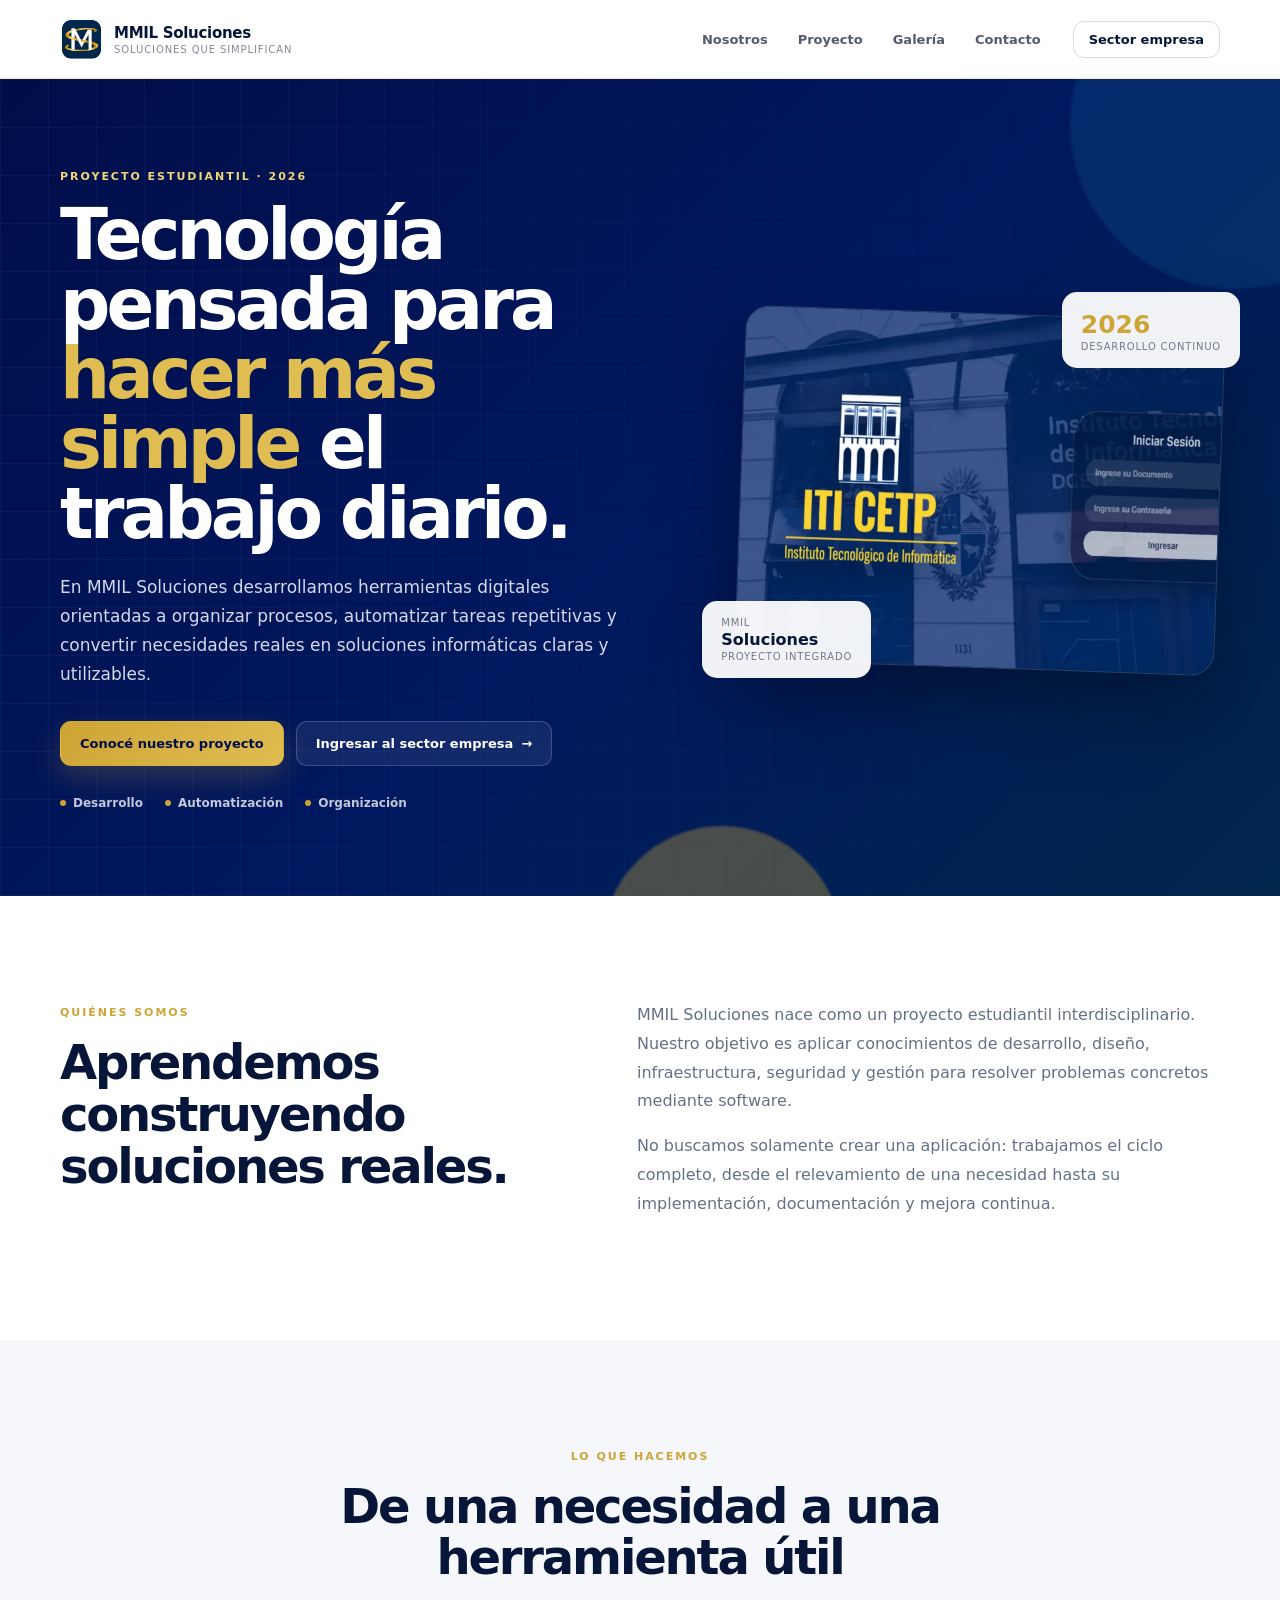
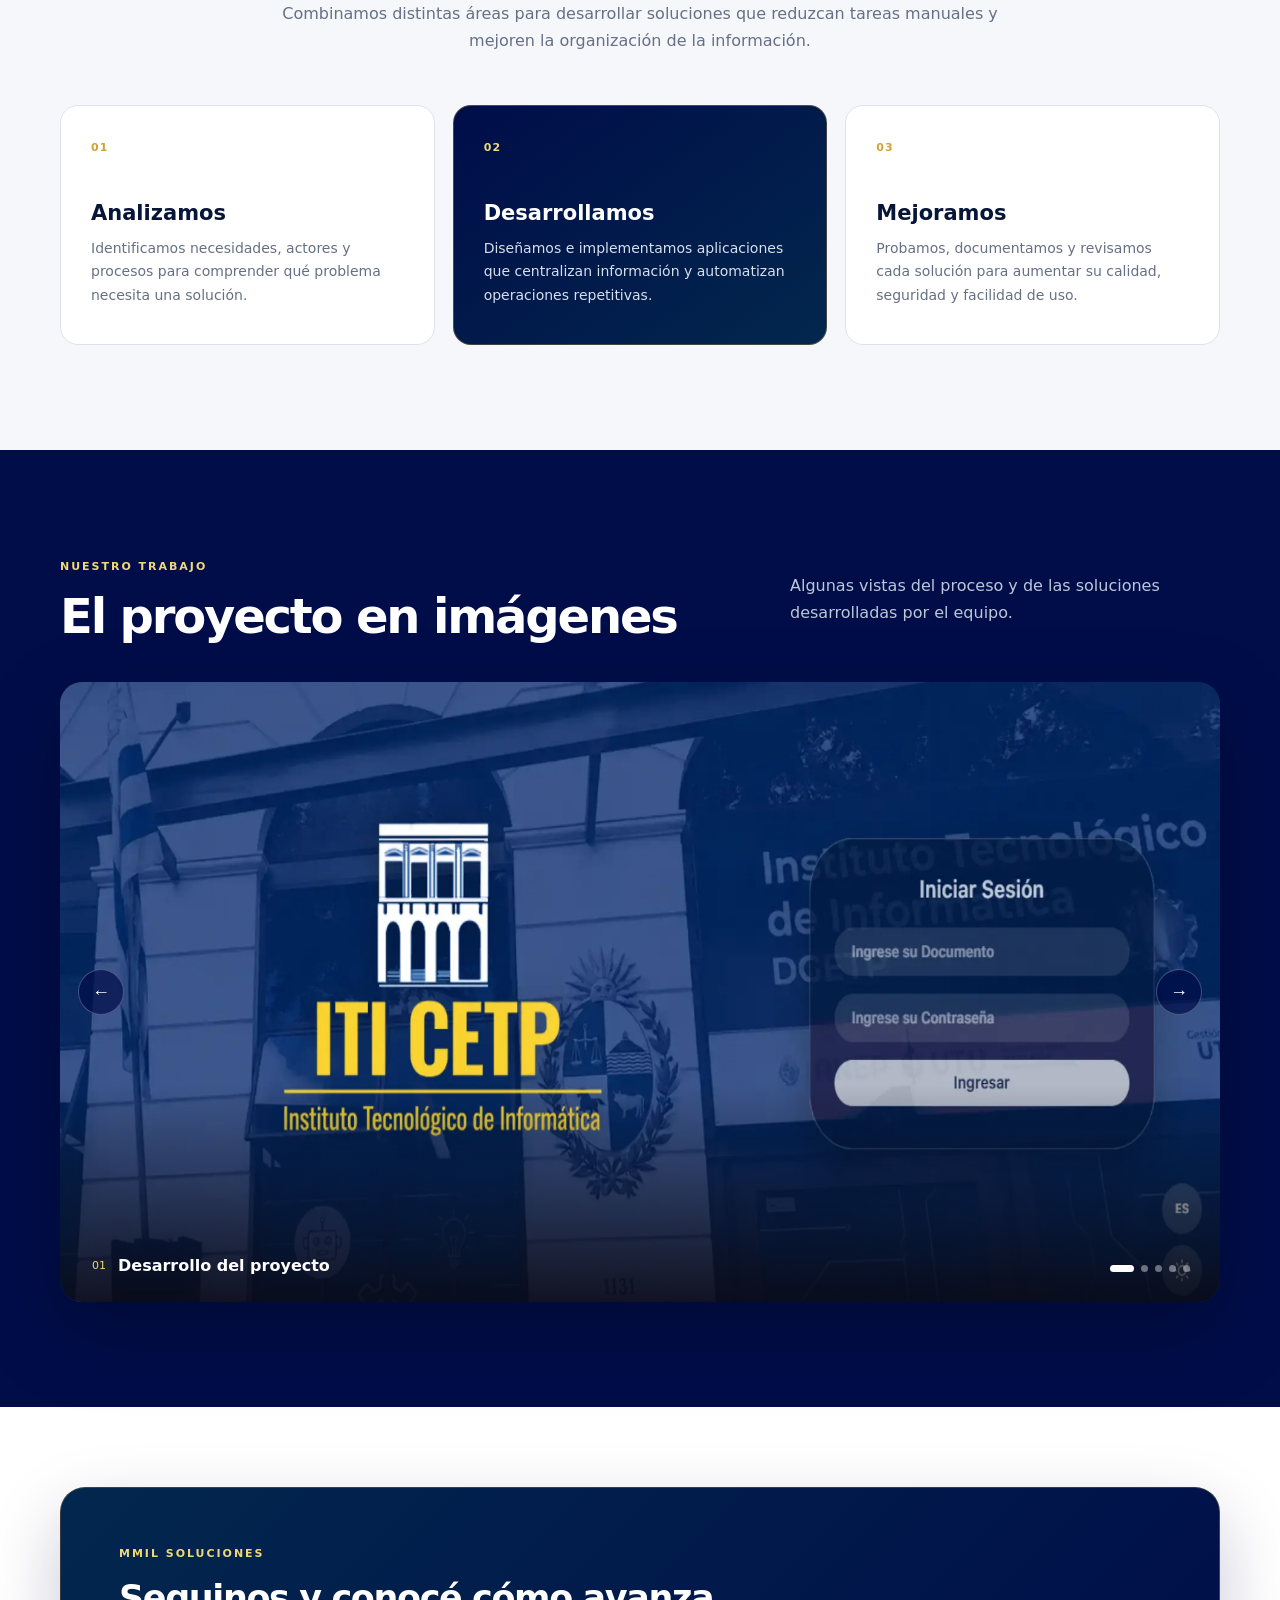
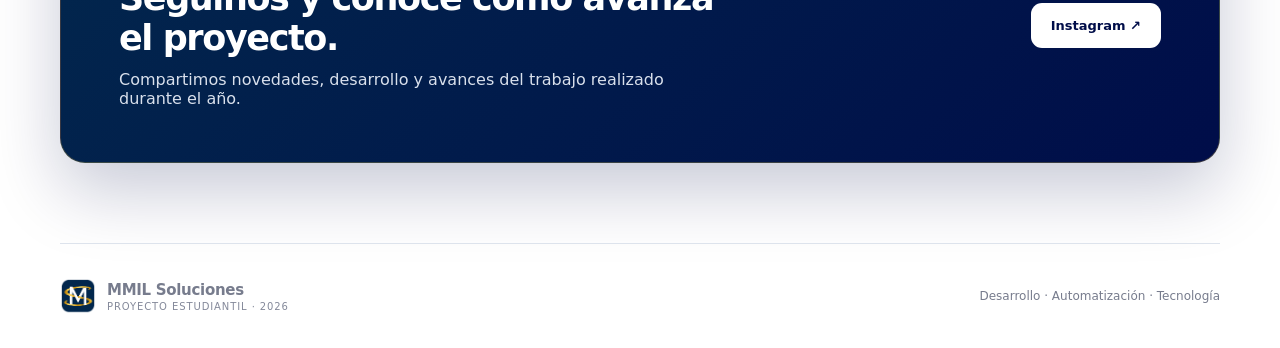
==== commit d42a39b9: "Actualizaciones finales Proyecto del portal finalizado" ====
--- a/index.html
+++ b/index.html
@@ -1,141 +1,108 @@
 <!DOCTYPE html>
 <html lang="es">
 <head>
-    <meta charset="UTF-8">
-    <meta name="viewport" content="width=device-width, initial-scale=1.0">
-    <meta name="description" content="Portal interno de seguimiento del proyecto SGRSI de MMIL Soluciones.">
-    <title>Portal MMIL Soluciones</title>
-    <link href="https://cdn.jsdelivr.net/npm/bootstrap@5.3.3/dist/css/bootstrap.min.css" rel="stylesheet">
-    <link rel="stylesheet" href="./css/style.css">
+  <meta charset="UTF-8">
+  <meta name="viewport" content="width=device-width, initial-scale=1.0">
+  <meta http-equiv="Content-Security-Policy" content="default-src 'self'; script-src 'self'; style-src 'self' 'unsafe-inline' https://fonts.googleapis.com; font-src https://fonts.gstatic.com; img-src 'self' data:; connect-src 'self'; object-src 'none'; base-uri 'self'; form-action 'self'; frame-src 'none'">
+  <meta name="description" content="MMIL Soluciones: proyecto estudiantil de desarrollo de soluciones informáticas orientadas a simplificar y automatizar tareas.">
+  <title>MMIL Soluciones</title>
+  <link rel="preconnect" href="https://fonts.googleapis.com">
+  <link rel="preconnect" href="https://fonts.gstatic.com" crossorigin>
+  <link href="https://fonts.googleapis.com/css2?family=Inter:wght@400;500;600;700;800&display=swap" rel="stylesheet">
+  <link rel="stylesheet" href="./css/public.css">
 </head>
 <body>
-    <header class="cabecera">
-        <nav class="container navbar navbar-expand-lg navbar-dark px-0">
-            <a class="navbar-brand marca" href="#inicio">
-                <img src="./img/LogoAPP.webp" alt="Logo MMIL Soluciones" class="logo-mmil">
-                <span><strong>MMIL Soluciones</strong><small>Portal de seguimiento SGRSI</small></span>
-            </a>
-            <button class="navbar-toggler" type="button" data-bs-toggle="collapse" data-bs-target="#menuPrincipal" aria-controls="menuPrincipal" aria-expanded="false" aria-label="Abrir menú">
-                <span class="navbar-toggler-icon"></span>
-            </button>
-            <div class="collapse navbar-collapse" id="menuPrincipal">
-                <ul class="navbar-nav ms-auto">
-                    <li class="nav-item"><a class="nav-link" href="#inicio">Inicio</a></li>
-                    <li class="nav-item"><a class="nav-link" href="#calendario">Calendario</a></li>
-                    <li class="nav-item"><a class="nav-link" href="#equipo">Equipo</a></li>
-                    <li class="nav-item"><a class="nav-link" href="#recursos">Recursos</a></li>
-                </ul>
-            </div>
-        </nav>
-    </header>
+  <header class="site-header" id="inicio">
+    <div class="container nav-wrap">
+      <a class="brand" href="#inicio" aria-label="MMIL Soluciones - Inicio">
+        <img src="./Recursos/logo-mmil.webp" alt="Logo de MMIL Soluciones">
+        <div><strong>MMIL Soluciones</strong><span>Soluciones que simplifican</span></div>
+      </a>
+      <nav class="main-nav" aria-label="Navegación principal">
+        <a href="#nosotros">Nosotros</a>
+        <a href="#proyecto">Proyecto</a>
+        <a href="#galeria">Galería</a>
+        <a href="#contacto">Contacto</a>
+      </nav>
+      <a class="btn btn-small btn-outline" href="./login.html">Sector empresa</a>
+    </div>
+  </header>
 
-    <main>
-        <section id="inicio" class="hero">
-            <div class="container py-5">
-                <div class="row align-items-center g-4">
-                    <div class="col-12 col-lg-7">
-                        <span class="etiqueta-superior">ENTREGA FINAL</span>
-                        <h1>Seguimiento general del proyecto</h1>
-                        <p class="hero-texto">Planificación por jornadas, responsables y accesos rápidos de MMIL Soluciones.</p>
-                        <div class="d-flex flex-wrap gap-2 mt-4">
-                            <a href="#calendario" class="btn btn-light btn-lg">Ver calendario</a>
-                            <a id="botonJiraHero" href="#" target="_blank" rel="noopener noreferrer" class="btn btn-outline-light btn-lg">Abrir Jira</a>
-                        </div>
-                    </div>
-                    <div class="col-12 col-lg-5">
-                        <article class="cuenta-regresiva">
-                            <span>Faltan</span>
-                            <strong id="diasRestantes">--</strong>
-                            <p>días para la entrega final</p>
-                            <small id="fechaEntrega">Cargando fecha...</small>
-                        </article>
-                    </div>
-                </div>
-            </div>
-        </section>
+  <main>
+    <section class="hero">
+      <div class="hero-orb hero-orb-a"></div><div class="hero-orb hero-orb-b"></div>
+      <div class="container hero-grid">
+        <div class="hero-copy">
+          <span class="eyebrow">PROYECTO ESTUDIANTIL · 2026</span>
+          <h1>Tecnología pensada para <em>hacer más simple</em> el trabajo diario.</h1>
+          <p>En MMIL Soluciones desarrollamos herramientas digitales orientadas a organizar procesos, automatizar tareas repetitivas y convertir necesidades reales en soluciones informáticas claras y utilizables.</p>
+          <div class="hero-actions">
+            <a class="btn btn-primary" href="#proyecto">Conocé nuestro proyecto</a>
+            <a class="btn btn-ghost" href="./login.html">Ingresar al sector empresa <span>→</span></a>
+          </div>
+          <div class="hero-points">
+            <span><i></i> Desarrollo</span><span><i></i> Automatización</span><span><i></i> Organización</span>
+          </div>
+        </div>
+        <div class="hero-visual">
+          <div class="visual-card main-shot">
+            <img src="./Recursos/1.webp" alt="Vista del proyecto MMIL Soluciones" data-fallback-hero="1">
+            <div class="missing-content"><span>01</span><strong>Imagen del proyecto</strong><small>Recursos/1.webp</small></div>
+          </div>
+          <div class="float-card float-a"><span>MMIL</span><strong>Soluciones</strong><small>Proyecto integrado</small></div>
+          <div class="float-card float-b"><strong>2026</strong><small>Desarrollo continuo</small></div>
+        </div>
+      </div>
+    </section>
 
-        <section class="container seccion-resumen">
-            <div class="row g-4">
-                <div class="col-12 col-md-4">
-                    <article class="tarjeta-resumen">
-                        <span>Avance general</span>
-                        <strong id="avanceGeneral">0%</strong>
-                        <div class="progress mt-3" role="progressbar" aria-label="Avance general">
-                            <div id="barraAvanceGeneral" class="progress-bar" style="width: 0%"></div>
-                        </div>
-                    </article>
-                </div>
-                <div class="col-12 col-md-4">
-                    <article class="tarjeta-resumen">
-                        <span>Jornada seleccionada</span>
-                        <strong id="jornadaActual">Cargando...</strong>
-                        <small id="cantidadTareas">-- tareas asignadas</small>
-                    </article>
-                </div>
-                <div class="col-12 col-md-4">
-                    <article class="tarjeta-resumen">
-                        <span>Última jornada planificada</span>
-                        <strong>22/10/2026</strong>
-                        <small>Un día antes de la entrega final</small>
-                    </article>
-                </div>
-            </div>
-        </section>
+    <section class="section" id="nosotros">
+      <div class="container intro-grid">
+        <div><span class="eyebrow dark">QUIÉNES SOMOS</span><h2>Aprendemos construyendo soluciones reales.</h2></div>
+        <div class="intro-text"><p>MMIL Soluciones nace como un proyecto estudiantil interdisciplinario. Nuestro objetivo es aplicar conocimientos de desarrollo, diseño, infraestructura, seguridad y gestión para resolver problemas concretos mediante software.</p><p>No buscamos solamente crear una aplicación: trabajamos el ciclo completo, desde el relevamiento de una necesidad hasta su implementación, documentación y mejora continua.</p></div>
+      </div>
+    </section>
 
-        <section id="calendario" class="container seccion">
-            <div class="encabezado-seccion">
-                <div>
-                    <span class="subtitulo">PLANIFICACIÓN</span>
-                    <h2>Calendario de cierre</h2>
-                </div>
-                <p>Seleccioná una fecha para ver las tareas asignadas a esa jornada.</p>
-            </div>
+    <section class="section soft" id="proyecto">
+      <div class="container">
+        <div class="section-heading center"><span class="eyebrow dark">LO QUE HACEMOS</span><h2>De una necesidad a una herramienta útil</h2><p>Combinamos distintas áreas para desarrollar soluciones que reduzcan tareas manuales y mejoren la organización de la información.</p></div>
+        <div class="feature-grid">
+          <article class="feature"><span class="feature-num">01</span><h3>Analizamos</h3><p>Identificamos necesidades, actores y procesos para comprender qué problema necesita una solución.</p></article>
+          <article class="feature featured"><span class="feature-num">02</span><h3>Desarrollamos</h3><p>Diseñamos e implementamos aplicaciones que centralizan información y automatizan operaciones repetitivas.</p></article>
+          <article class="feature"><span class="feature-num">03</span><h3>Mejoramos</h3><p>Probamos, documentamos y revisamos cada solución para aumentar su calidad, seguridad y facilidad de uso.</p></article>
+        </div>
+      </div>
+    </section>
 
-            <div class="calendarios-grid">
-                <article class="mes-panel">
-                    <div class="mes-cabecera"><span>2026</span><h3>Septiembre</h3></div>
-                    <div id="fechasSeptiembre" class="fechas-grid"></div>
-                </article>
-                <article class="mes-panel">
-                    <div class="mes-cabecera"><span>2026</span><h3>Octubre</h3></div>
-                    <div id="fechasOctubre" class="fechas-grid"></div>
-                </article>
-            </div>
+    <section class="section showcase" id="galeria">
+      <div class="container">
+        <div class="section-heading split"><div><span class="eyebrow">NUESTRO TRABAJO</span><h2>El proyecto en imágenes</h2></div><p>Algunas vistas del proceso y de las soluciones desarrolladas por el equipo.</p></div>
+        <div class="carousel" data-carousel>
+          <div class="carousel-track" data-track>
+            <figure class="slide active"><img src="./Recursos/1.webp" alt="Proyecto MMIL - imagen 1" data-fallback-slide="1"><figcaption><span>01</span><strong>Desarrollo del proyecto</strong></figcaption></figure>
+            <figure class="slide"><img src="./Recursos/2.webp" alt="Proyecto MMIL - imagen 2" data-fallback-slide="2"><figcaption><span>02</span><strong>Interfaces y funcionamiento</strong></figcaption></figure>
+            <figure class="slide"><img src="./Recursos/3.webp" alt="Proyecto MMIL - imagen 3" data-fallback-slide="3"><figcaption><span>03</span><strong>Trabajo del equipo</strong></figcaption></figure>
+            <figure class="slide"><img src="./Recursos/4.webp" alt="Proyecto MMIL - imagen 4" data-fallback-slide="4"><figcaption><span>04</span><strong>Infraestructura y pruebas</strong></figcaption></figure>
+            <figure class="slide"><img src="./Recursos/5.webp" alt="Proyecto MMIL - imagen 5" data-fallback-slide="5"><figcaption><span>05</span><strong>Evolución del producto</strong></figcaption></figure>
+          </div>
+          <button class="carousel-btn prev" type="button" data-prev aria-label="Imagen anterior">←</button>
+          <button class="carousel-btn next" type="button" data-next aria-label="Imagen siguiente">→</button>
+          <div class="carousel-dots" data-dots></div>
+        </div>
+      </div>
+    </section>
 
-            <article class="panel-jornada mt-4">
-                <div class="panel-jornada-cabecera">
-                    <div>
-                        <span class="subtitulo">TAREAS DEL DÍA</span>
-                        <h2 id="tituloJornada">Cargando jornada...</h2>
-                    </div>
-                    <div class="contador-tareas"><strong id="contadorTareasPanel">0</strong><span>tareas</span></div>
-                </div>
-                <div id="tareasJornada" class="row g-3"></div>
-            </article>
-        </section>
+    <section class="section cta-section" id="contacto">
+      <div class="container cta-card">
+        <div><span class="eyebrow">MMIL SOLUCIONES</span><h2>Seguinos y conocé cómo avanza el proyecto.</h2><p>Compartimos novedades, desarrollo y avances del trabajo realizado durante el año.</p></div>
+        <div class="cta-actions">
+          <a class="btn btn-white" href="https://www.instagram.com/mmilsoluciones_?igsi=Z3lza213cHBreXhk" target="_blank" rel="noopener noreferrer">Instagram ↗</a>
+        </div>
+      </div>
+    </section>
+  </main>
 
-        <section id="equipo" class="container seccion">
-            <div class="encabezado-seccion">
-                <div><span class="subtitulo">ORGANIZACIÓN</span><h2>Equipo MMIL Soluciones</h2></div>
-                <p>Roles definidos para el proyecto.</p>
-            </div>
-            <div id="equipoGrid" class="row g-4"></div>
-        </section>
-
-        <section id="recursos" class="container seccion pb-5">
-            <div class="encabezado-seccion">
-                <div><span class="subtitulo">ACCESOS</span><h2>Recursos rápidos</h2></div>
-                <p>Herramientas utilizadas por el equipo.</p>
-            </div>
-            <div id="enlacesRapidos" class="row g-3"></div>
-        </section>
-    </main>
-
-    <footer class="footer">
-        <div class="container"><span>MMIL Soluciones · Proyecto SGRSI · 2026</span><span id="ultimaActualizacion">Última actualización: --</span></div>
-    </footer>
-
-    <script src="https://cdn.jsdelivr.net/npm/bootstrap@5.3.3/dist/js/bootstrap.bundle.min.js"></script>
-    <script src="./js/app.js"></script>
+  <footer><div class="container footer-inner"><div class="brand footer-brand"><img src="./Recursos/logo-mmil.webp" alt=""><div><strong>MMIL Soluciones</strong><span>Proyecto estudiantil · 2026</span></div></div><span>Desarrollo · Automatización · Tecnología</span></div></footer>
+  <script src="./js/security-public.js"></script>
+  <script src="./js/public.js"></script>
 </body>
 </html>
--- a/css/public.css
+++ b/css/public.css
@@ -0,0 +1,5 @@
+:root{--ink:#071638;--muted:#667085;--navy:#000d49;--navy2:#02274d;--navy3:#0b3363;--gold:#cea434;--gold2:#e0bd52;--soft:#f5f7fb;--line:#dde3ec;--white:#fff;--shadow:0 24px 70px rgba(0,13,73,.16)}
+*{box-sizing:border-box}html{scroll-behavior:smooth}body{margin:0;font-family:Inter,system-ui,sans-serif;color:var(--ink);background:#fff}a{text-decoration:none;color:inherit}.container{width:min(1160px,calc(100% - 40px));margin:auto}.site-header{position:sticky;top:0;z-index:30;background:rgba(255,255,255,.94);backdrop-filter:blur(16px);border-bottom:1px solid rgba(206,164,52,.25)}.nav-wrap{height:78px;display:flex;align-items:center;gap:32px}.brand{display:flex;align-items:center;gap:11px}.brand img{width:43px;height:43px;object-fit:contain}.brand div{display:flex;flex-direction:column}.brand strong{font-size:15px;letter-spacing:-.02em}.brand span{font-size:10px;color:#84899a;margin-top:2px;text-transform:uppercase;letter-spacing:.09em}.main-nav{display:flex;gap:30px;margin-left:auto}.main-nav a{font-size:13px;font-weight:600;color:#555b6d}.main-nav a:hover{color:var(--gold)}.btn{display:inline-flex;align-items:center;justify-content:center;gap:8px;border-radius:11px;padding:14px 19px;font-weight:700;font-size:13px;border:1px solid transparent;transition:.2s}.btn:hover{transform:translateY(-1px)}.btn-small{padding:10px 15px}.btn-outline{border-color:#dad7e6;background:#fff}.btn-primary{color:var(--navy);background:linear-gradient(135deg,var(--gold),var(--gold2));box-shadow:0 11px 30px rgba(206,164,52,.24)}.btn-ghost{background:#fff;border-color:#dedbe7}.hero{position:relative;overflow:hidden;background:linear-gradient(135deg,var(--navy) 0%,#00185f 52%,var(--navy2) 100%);color:#fff;min-height:650px;display:flex;align-items:center}.hero:after{content:"";position:absolute;inset:0;background-image:linear-gradient(rgba(255,255,255,.035) 1px,transparent 1px),linear-gradient(90deg,rgba(255,255,255,.035) 1px,transparent 1px);background-size:48px 48px;mask-image:linear-gradient(to right,#000,transparent)}.hero-grid{position:relative;z-index:2;display:grid;grid-template-columns:1.05fr .95fr;align-items:center;gap:70px;padding:86px 0}.eyebrow{display:inline-block;font-size:11px;font-weight:800;letter-spacing:.18em;color:#f0d878;margin-bottom:18px}.eyebrow.dark{color:var(--gold)}.hero h1{font-size:clamp(42px,5.5vw,72px);line-height:.99;letter-spacing:-.055em;margin:0 0 24px}.hero h1 em{font-style:normal;color:var(--gold2)}.hero-copy>p{font-size:17px;line-height:1.7;color:#d3d9e8;max-width:650px}.hero-actions{display:flex;gap:12px;margin-top:32px;flex-wrap:wrap}.hero .btn-ghost{background:rgba(255,255,255,.07);border-color:rgba(255,255,255,.18);color:#fff}.hero-points{display:flex;gap:22px;margin-top:30px;color:#c0c8d9;font-size:12px;font-weight:600}.hero-points span{display:flex;align-items:center;gap:7px}.hero-points i{width:6px;height:6px;border-radius:50%;background:var(--gold)}.hero-visual{position:relative;min-height:400px}.visual-card{position:absolute;inset:25px 0 20px 38px;border-radius:24px;overflow:hidden;background:#082454;box-shadow:0 35px 80px rgba(0,0,0,.38);border:1px solid rgba(255,255,255,.13);transform:rotate(2deg)}.visual-card img{width:100%;height:100%;object-fit:cover}.missing-content{display:none;position:absolute;inset:0;align-items:center;justify-content:center;flex-direction:column;background:linear-gradient(145deg,#0a2d5b,var(--navy));color:#fff}.missing .missing-content{display:flex}.missing-content span{font-size:60px;font-weight:800;opacity:.12}.missing-content small{color:#b7c2d7;margin-top:8px}.float-card{position:absolute;z-index:3;padding:16px 19px;border-radius:15px;background:rgba(255,255,255,.94);color:var(--ink);box-shadow:var(--shadow);display:flex;flex-direction:column}.float-card span,.float-card small{font-size:10px;color:#74798a;text-transform:uppercase;letter-spacing:.08em}.float-card strong{font-size:16px;margin:2px 0}.float-a{left:0;bottom:10px}.float-b{right:-20px;top:4px}.float-b strong{font-size:25px;color:var(--gold)}.hero-orb{position:absolute;border-radius:50%;filter:blur(1px);opacity:.35}.hero-orb-a{width:330px;height:330px;background:#0d4b87;right:-120px;top:-120px}.hero-orb-b{width:240px;height:240px;background:#cea434;left:47%;bottom:-170px}.section{padding:105px 0}.intro-grid{display:grid;grid-template-columns:.9fr 1.1fr;gap:100px}.intro-grid h2,.section-heading h2{font-size:clamp(34px,4vw,48px);line-height:1.08;letter-spacing:-.045em;margin:0}.intro-text p{color:var(--muted);font-size:16px;line-height:1.8;margin:0 0 16px}.soft{background:var(--soft)}.section-heading.center{text-align:center;max-width:780px;margin:0 auto 50px}.section-heading p{color:var(--muted);line-height:1.7}.feature-grid{display:grid;grid-template-columns:repeat(3,1fr);gap:18px}.feature{background:#fff;border:1px solid var(--line);border-radius:18px;padding:30px;min-height:240px;transition:.2s}.feature:hover{transform:translateY(-4px);box-shadow:0 18px 45px rgba(40,30,65,.08)}.feature.featured{background:linear-gradient(145deg,var(--navy),var(--navy2));color:#fff;border:1px solid rgba(206,164,52,.34)}.feature-num{font-size:11px;font-weight:800;color:var(--gold);letter-spacing:.1em}.featured .feature-num{color:#f0d878}.feature h3{font-size:21px;margin:46px 0 12px}.feature p{font-size:14px;line-height:1.7;color:var(--muted);margin:0}.featured p{color:#d7dfec}.showcase{background:var(--navy);color:#fff}.section-heading.split{display:flex;align-items:end;justify-content:space-between;gap:40px;margin-bottom:40px}.section-heading.split p{max-width:430px;color:#bdc6d7}.carousel{position:relative;border-radius:22px;overflow:hidden;background:#061d4b;box-shadow:0 30px 80px rgba(0,0,0,.25)}.carousel-track{position:relative;height:min(62vw,620px);min-height:390px}.slide{position:absolute;inset:0;margin:0;opacity:0;transition:opacity .45s;pointer-events:none}.slide.active{opacity:1;pointer-events:auto}.slide img,.fallback-slide{width:100%;height:100%;object-fit:cover}.fallback-slide{display:flex;align-items:center;justify-content:center;flex-direction:column;background:linear-gradient(145deg,var(--navy2),var(--navy));color:#fff}.fallback-slide b{font-size:90px;opacity:.08}.fallback-slide span{font-weight:700}.fallback-slide small{margin-top:8px;color:#a9b5c9}.slide:after{content:"";position:absolute;inset:auto 0 0;height:35%;background:linear-gradient(transparent,rgba(10,8,17,.86))}.slide figcaption{position:absolute;z-index:2;left:32px;bottom:27px;display:flex;align-items:center;gap:12px}.slide figcaption span{font-size:11px;color:#f0d878}.slide figcaption strong{font-size:16px}.carousel-btn{position:absolute;z-index:5;top:50%;transform:translateY(-50%);width:46px;height:46px;border-radius:50%;border:1px solid rgba(255,255,255,.25);background:rgba(0,13,73,.72);color:#fff;font-size:18px;cursor:pointer}.carousel-btn.prev{left:18px}.carousel-btn.next{right:18px}.carousel-dots{position:absolute;z-index:6;bottom:30px;right:30px;display:flex;gap:7px}.carousel-dots button{width:7px;height:7px;border:0;padding:0;border-radius:20px;background:rgba(255,255,255,.4);cursor:pointer;transition:.2s}.carousel-dots button.active{width:24px;background:#fff}.cta-section{padding:80px 0;background:#fff}.cta-card{background:linear-gradient(135deg,var(--navy2),var(--navy));border:1px solid rgba(206,164,52,.28);color:#fff;border-radius:25px;padding:54px 58px;display:flex;align-items:center;justify-content:space-between;gap:40px;box-shadow:0 28px 70px rgba(0,13,73,.22)}.cta-card h2{font-size:35px;letter-spacing:-.04em;margin:0 0 12px;max-width:600px}.cta-card p{color:#d9e0ec;margin:0;max-width:600px}.cta-actions{display:flex;gap:10px;flex-wrap:wrap}.btn-white{background:#fff;color:var(--navy)}.btn-outline-white{border-color:rgba(255,255,255,.45);color:#fff}.footer-inner{height:105px;display:flex;align-items:center;justify-content:space-between;border-top:1px solid var(--line);color:#777c8d;font-size:12px}.footer-brand img{width:36px;height:36px}
+/* login */.login-page{min-height:100vh}.login-shell{min-height:100vh;display:grid;grid-template-columns:1fr 1fr}.login-brand-panel{position:relative;padding:48px clamp(45px,7vw,105px);display:flex;flex-direction:column;color:#fff;background:linear-gradient(145deg,var(--navy),#00185f 55%,var(--navy2));overflow:hidden}.login-brand-panel:after{content:"";position:absolute;width:440px;height:440px;border-radius:50%;right:-200px;bottom:-170px;background:rgba(206,164,52,.18)}.brand-light span{color:#b9c3d6}.login-brand-copy{position:relative;z-index:2;margin:auto 0;max-width:560px}.login-brand-copy h1{font-size:clamp(42px,5vw,66px);line-height:1.02;letter-spacing:-.055em;margin:0 0 24px}.login-brand-copy p{line-height:1.75;color:#d1d9e7}.login-brand-foot{position:relative;z-index:2;color:#aeb9cd;font-size:11px;letter-spacing:.1em}.login-form-panel{display:flex;align-items:center;justify-content:center;padding:50px;background:#faf9fc}.login-box{width:min(430px,100%)}.back-link{display:inline-block;color:#777c8e;font-size:12px;font-weight:600;margin-bottom:55px}.login-title h2{font-size:36px;letter-spacing:-.04em;margin:0 0 10px}.login-title p{color:#7a7f90;line-height:1.6;margin:0 0 33px}.login-box label{display:block;font-size:12px;font-weight:700;margin:0 0 8px}.login-box input{width:100%;height:51px;border:1px solid #dedbe6;border-radius:10px;padding:0 14px;font:inherit;font-size:13px;background:#fff;outline:none;margin-bottom:19px}.login-box input:focus{border-color:var(--gold);box-shadow:0 0 0 3px rgba(206,164,52,.12)}.password-wrap{position:relative}.password-wrap input{padding-right:55px}.password-wrap button{position:absolute;right:13px;top:14px;border:0;background:none;color:#9b7918;font-weight:700;font-size:11px;cursor:pointer}.login-submit{width:100%;height:52px;margin-top:4px;cursor:pointer}.login-error{min-height:20px;color:#c83763;font-size:12px;margin:-6px 0 8px}.demo-note{display:block;text-align:center;color:#969aaa;margin-top:20px;font-size:10px}
+@media(max-width:900px){.main-nav{display:none}.nav-wrap{gap:12px}.nav-wrap>.btn{margin-left:auto}.hero-grid,.intro-grid{grid-template-columns:1fr}.hero-grid{padding:70px 0 90px;gap:35px}.hero-visual{min-height:330px}.visual-card{inset:15px 20px 10px 20px}.feature-grid{grid-template-columns:1fr}.intro-grid{gap:35px}.section-heading.split,.cta-card{align-items:flex-start;flex-direction:column}.login-shell{grid-template-columns:1fr}.login-brand-panel{min-height:340px;padding:35px}.login-brand-copy{margin:55px 0}.login-brand-copy h1{font-size:42px}.login-form-panel{padding:55px 28px}.back-link{margin-bottom:35px}}
+@media(max-width:560px){.container{width:min(100% - 28px,1160px)}.brand span{display:none}.hero{min-height:auto}.hero-grid{padding:60px 0}.hero h1{font-size:43px}.hero-points{flex-direction:column;gap:10px}.hero-visual{min-height:280px}.float-b{right:0}.section{padding:75px 0}.carousel-track{height:430px}.carousel-dots{right:18px}.cta-card{padding:36px 28px}.cta-card h2{font-size:29px}.footer-inner{height:auto;padding:32px 0;gap:20px;align-items:flex-start;flex-direction:column}}
